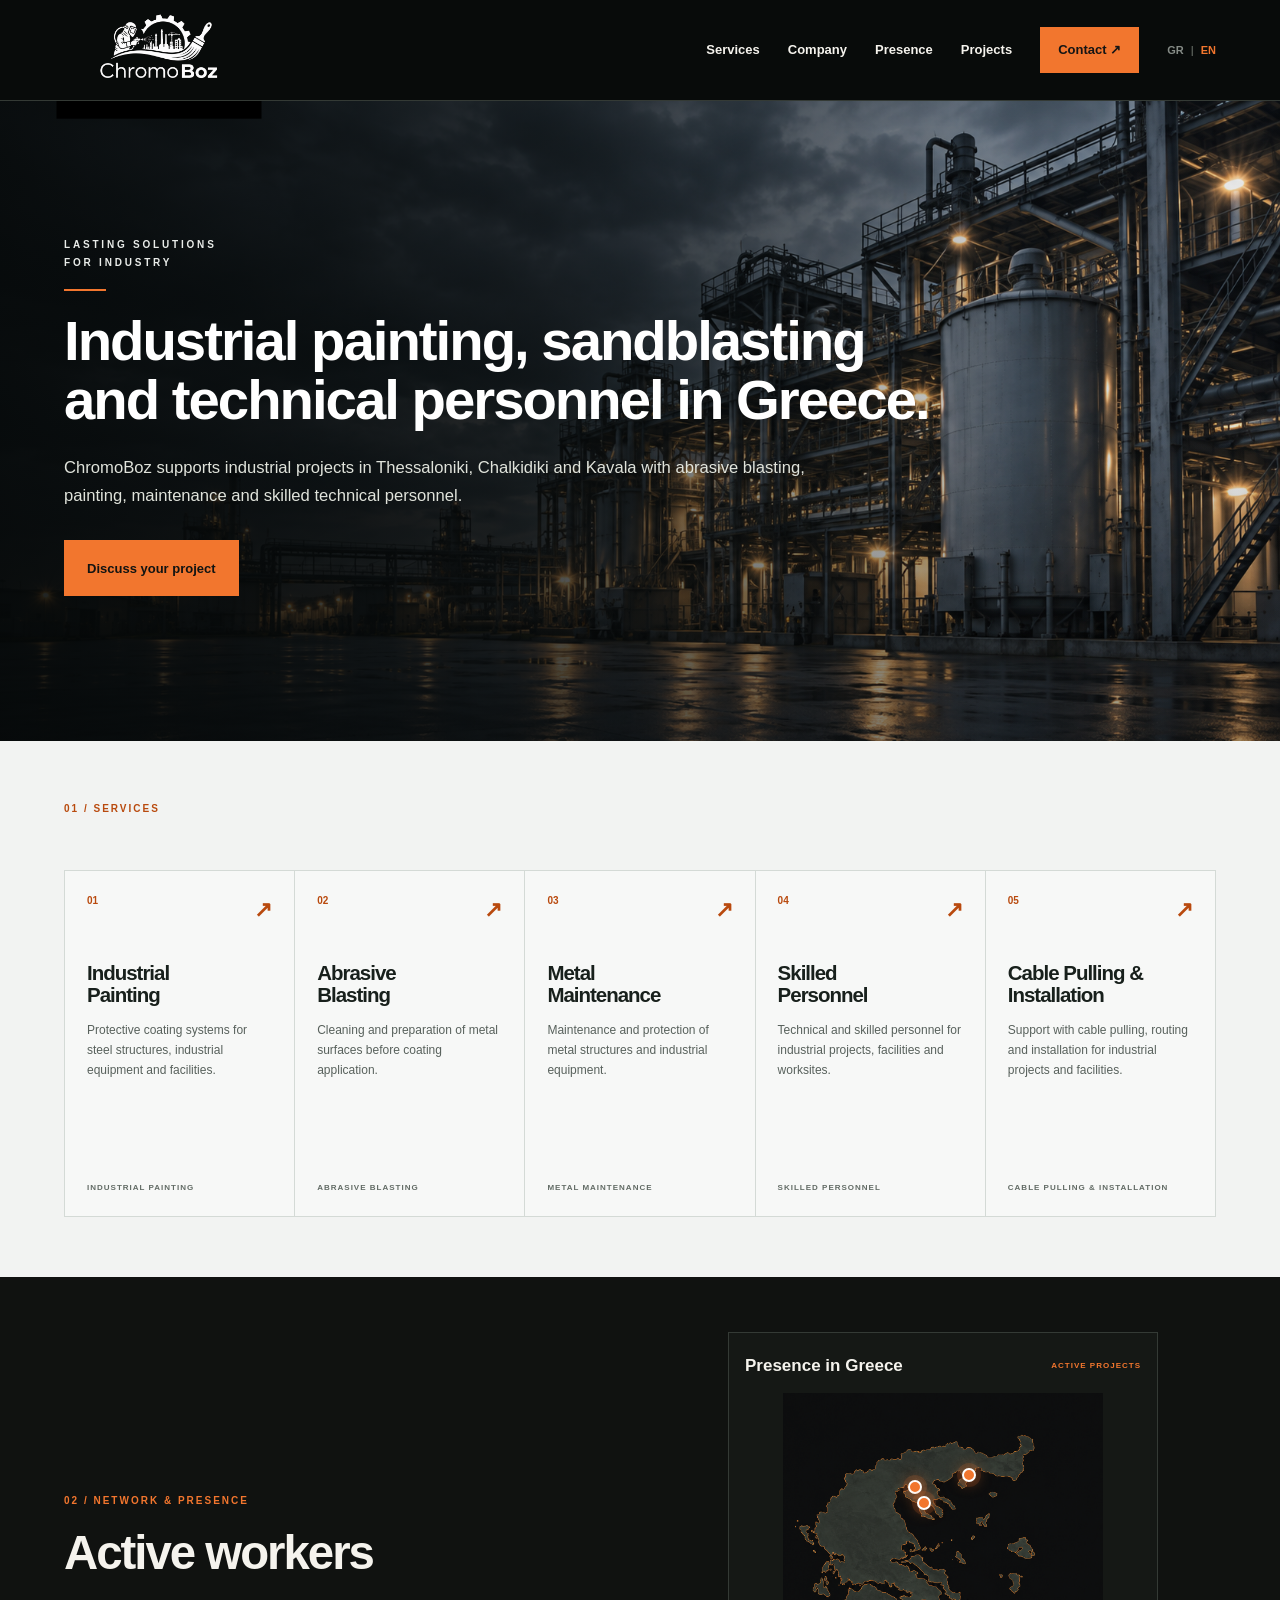
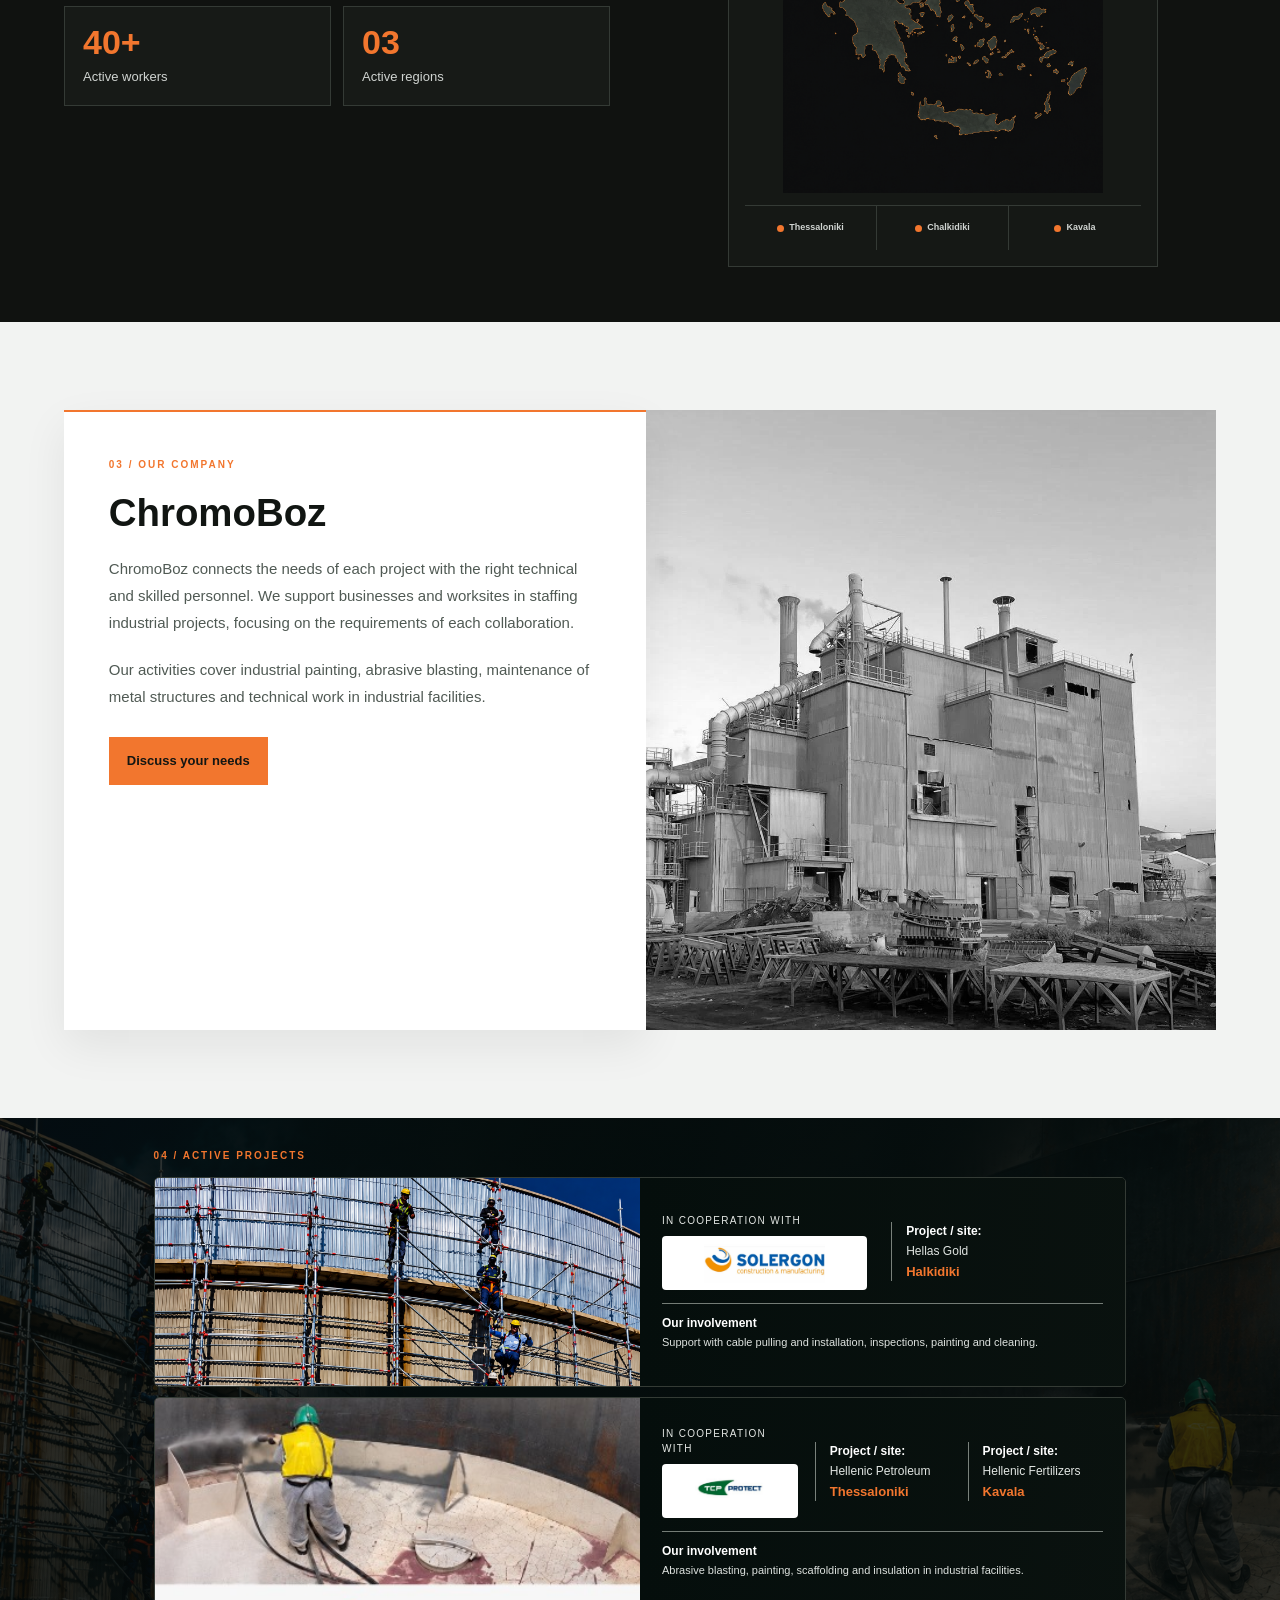
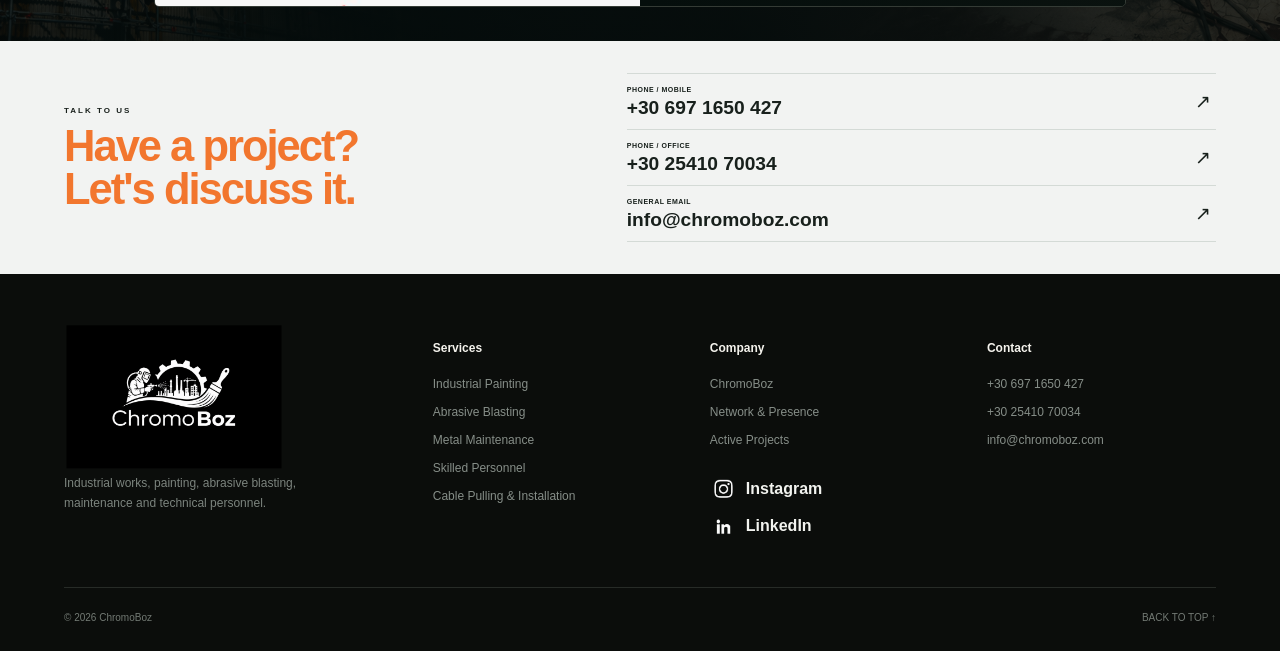
==== en.html @ 64deba9d "Improve service discovery and multilingual search indexing Add Greek and English pages for sandblast" ====
<!DOCTYPE html>
<html lang="en">

<head>
<meta charset="UTF-8"><meta name="viewport" content="width=device-width, initial-scale=1.0">
<title>ChromoBoz | Sandblasting, Industrial Painting &amp; Personnel in Greece</title><meta name="description" content="ChromoBoz supports sandblasting, industrial painting and technical personnel for projects in Thessaloniki, Chalkidiki and Kavala, Greece.">
<link rel="canonical" href="https://chromoboz.com/en.html">
<link rel="alternate" hreflang="el" href="https://chromoboz.com/"><link rel="alternate" hreflang="en" href="https://chromoboz.com/en.html"><link rel="alternate" hreflang="x-default" href="https://chromoboz.com/">
<meta property="og:site_name" content="ChromoBoz"><meta property="og:type" content="website"><meta property="og:url" content="https://chromoboz.com/en.html"><meta property="og:title" content="ChromoBoz | Sandblasting, Industrial Painting &amp; Personnel in Greece"><meta property="og:description" content="ChromoBoz supports sandblasting, industrial painting and technical personnel for projects in Thessaloniki, Chalkidiki and Kavala, Greece."><meta property="og:image" content="https://chromoboz.com/service-blasting.webp"><meta property="og:locale" content="en_GB">
<link rel="icon" href="favicon.ico" sizes="any"><link rel="stylesheet" href="styles.css?v=20260930-logo-fix-2"><link rel="stylesheet" href="discoverability.css?v=20261023">
<script type="application/ld+json">
{
  "@context": "https://schema.org",
  "@graph": [
    {
      "@type": "Organization",
      "@id": "https://chromoboz.com/#organization",
      "name": "ChromoBoz",
      "url": "https://chromoboz.com/",
      "logo": "https://chromoboz.com/new%20logo.png",
      "email": "info@chromoboz.com",
      "telephone": "+306971650427",
      "contactPoint": [
        {
          "@type": "ContactPoint",
          "telephone": "+306971650427",
          "contactType": "sales",
          "availableLanguage": [
            "el",
            "en"
          ]
        },
        {
          "@type": "ContactPoint",
          "telephone": "+302541070034",
          "contactType": "office",
          "availableLanguage": [
            "el",
            "en"
          ]
        }
      ],
      "areaServed": [
        {
          "@type": "City",
          "name": "Θεσσαλονίκη / Thessaloniki"
        },
        {
          "@type": "AdministrativeArea",
          "name": "Χαλκιδική / Chalkidiki"
        },
        {
          "@type": "City",
          "name": "Καβάλα / Kavala"
        }
      ],
      "sameAs": [
        "https://www.instagram.com/ChromoBoz/",
        "https://www.linkedin.com/company/ChromoBoz/"
      ],
      "hasOfferCatalog": {
        "@type": "OfferCatalog",
        "name": "Υπηρεσίες / Services",
        "itemListElement": [
          {
            "@type": "Offer",
            "itemOffered": {
              "@type": "Service",
              "name": "Sandblasting",
              "url": "https://chromoboz.com/sandblasting.html"
            }
          },
          {
            "@type": "Offer",
            "itemOffered": {
              "@type": "Service",
              "name": "Industrial painting",
              "url": "https://chromoboz.com/industrial-painting.html"
            }
          },
          {
            "@type": "Offer",
            "itemOffered": {
              "@type": "Service",
              "name": "Metal maintenance",
              "url": "https://chromoboz.com/metal-maintenance.html"
            }
          },
          {
            "@type": "Offer",
            "itemOffered": {
              "@type": "Service",
              "name": "Technical & skilled personnel",
              "url": "https://chromoboz.com/technical-personnel.html"
            }
          },
          {
            "@type": "Offer",
            "itemOffered": {
              "@type": "Service",
              "name": "Cable pulling & installation",
              "url": "https://chromoboz.com/cable-installation.html"
            }
          }
        ]
      }
    },
    {
      "@type": "WebSite",
      "@id": "https://chromoboz.com/#website",
      "url": "https://chromoboz.com/",
      "name": "ChromoBoz",
      "inLanguage": [
        "el",
        "en"
      ],
      "publisher": {
        "@id": "https://chromoboz.com/#organization"
      }
    },
    {
      "@type": "WebPage",
      "@id": "https://chromoboz.com/en.html#webpage",
      "url": "https://chromoboz.com/en.html",
      "name": "ChromoBoz | Sandblasting, Industrial Painting & Personnel in Greece",
      "description": "ChromoBoz supports sandblasting, industrial painting and technical personnel for projects in Thessaloniki, Chalkidiki and Kavala, Greece.",
      "inLanguage": "en",
      "isPartOf": {
        "@id": "https://chromoboz.com/#website"
      },
      "about": {
        "@id": "https://chromoboz.com/#organization"
      }
    }
  ]
}
</script>
</head>

<body>

  <!-- HEADER -->

  <header class="header">

    <div class="shell header-inner">

      <a href="#home" class="logo" aria-label="ChromoBoz">
        <img src="new%20logo.png" alt="ChromoBoz">
      </a>

      <button
        class="menu-button"
        type="button"
        aria-label="Menu"
        aria-expanded="false"
      >
        ☰
      </button>

      <nav class="nav">

        <a href="#services">Services</a>
        <a href="#about">Company</a>
        <a href="#presence">Presence</a>
        <a href="#projects">Projects</a>

        <a href="#contact" class="nav-button">
          Contact ↗
        </a>

        <div class="language-switcher">
          <a href="index.html">GR</a>
          <span>|</span>
          <a href="en.html" class="active">EN</a>
        </div>

      </nav>

    </div>

  </header>


  <main>

    <!-- HERO -->

    <section class="hero" id="home">

      <img
        src="anaicon.png"
        alt=""
        class="hero-background"
        fetchpriority="high"
      >

      <div class="hero-shade"></div>

      <div class="shell hero-inner">

        <div class="hero-copy">

          <p class="kicker">
            LASTING SOLUTIONS<br>
            FOR INDUSTRY
          </p>

          <h1>Industrial painting, sandblasting<br>and technical personnel in Greece.</h1><p class="seo-hero-intro">ChromoBoz supports industrial projects in Thessaloniki, Chalkidiki and Kavala with abrasive blasting, painting, maintenance and skilled technical personnel.</p>

        

          <div class="hero-buttons">

            <a href="#contact" class="button primary">
  Discuss your project
</a>

          </div>

        </div>

      </div>

    </section>


    <!-- SERVICES -->

    <section class="services" id="services">

      <div class="shell">

        <div class="section-heading">

          <div>

            <p class="kicker">
              01 / SERVICES
            </p>

          </div>

        </div>


        <div class="service-grid">

          <a
            href="industrial-painting.html"
            class="service-card"
            style="--service-image:url('service-paint.webp');"
          >

            <div class="service-meta">
              <span>01</span>
              <span class="service-arrow">↗</span>
            </div>

            <h3>
              Industrial<br>
              Painting
            </h3>

            <p>
              Protective coating systems for steel structures,
              industrial equipment and facilities.
            </p>

            <small>
              INDUSTRIAL PAINTING
            </small>

          </a>


          <a
            href="sandblasting.html"
            class="service-card"
            style="--service-image:url('service-blasting.webp');"
          >

            <div class="service-meta">
              <span>02</span>
              <span class="service-arrow">↗</span>
            </div>

            <h3>
              Abrasive<br>
              Blasting
            </h3>

            <p>
              Cleaning and preparation of metal surfaces
              before coating application.
            </p>

            <small>
              ABRASIVE BLASTING
            </small>

          </a>


          <a
            href="metal-maintenance.html"
            class="service-card"
            style="--service-image:url('service-maintenance.webp');"
          >

            <div class="service-meta">
              <span>03</span>
              <span class="service-arrow">↗</span>
            </div>

            <h3>
              Metal<br>
              Maintenance
            </h3>

            <p>
              Maintenance and protection of metal structures
              and industrial equipment.
            </p>

            <small>
              METAL MAINTENANCE
            </small>

          </a>


          <a
            href="technical-personnel.html"
            class="service-card"
            style="--service-image:url('service-personnel.webp');"
          >

            <div class="service-meta">
              <span>04</span>
              <span class="service-arrow">↗</span>
            </div>

            <h3>
              Skilled<br>
              Personnel
            </h3>

            <p>
              Technical and skilled personnel for industrial
              projects, facilities and worksites.
            </p>

            <small>
              SKILLED PERSONNEL
            </small>

          </a>


          <a
            href="cable-installation.html"
            class="service-card service-cable"
            style="--service-image:url('kaladio.png');"
          >

            <div class="service-meta">
              <span>05</span>
              <span class="service-arrow">↗</span>
            </div>

            <h3>
              Cable Pulling &amp;<br>
              Installation
            </h3>

            <p>
              Support with cable pulling, routing and installation
              for industrial projects and facilities.
            </p>

            <small>
              CABLE PULLING &amp; INSTALLATION
            </small>

          </a>

        </div>

      </div>

    </section>


    <!-- PRESENCE -->

    <section class="presence" id="presence">

      <div class="shell presence-grid">

        <div class="presence-copy">

          <p class="kicker">
            02 / NETWORK &amp; PRESENCE
          </p>

          <h2>
            Active workers
          </h2>

          <div class="metric-grid">

            <div class="metric">

              <strong>
                40+
              </strong>

              <span>
                Active workers
              </span>

            </div>

            <div class="metric">

              <strong>
                03
              </strong>

              <span>
                Active regions
              </span>

            </div>

          </div>

        </div>


        <div class="map-card">

          <div class="map-header">

            <h3>
              Presence in Greece
            </h3>

            <span>
              ACTIVE PROJECTS
            </span>

          </div>


          <div class="map-stage">

            <img
              src="greece-map-dark.png?v=6"
              alt="Map of Greece"
              class="map-image"
            >

            <button
              class="map-pin"
              type="button"
              aria-label="Thessaloniki"
              style="top:21%;left:38%;"
            >
              <span></span>
              <b>Thessaloniki</b>
            </button>

            <button
              class="map-pin map-pin-bottom"
              type="button"
              aria-label="Chalkidiki"
              style="top:25%;left:41%;"
            >
              <span></span>
              <b>Chalkidiki</b>
            </button>

            <button
              class="map-pin"
              type="button"
              aria-label="Kavala"
              style="top:18%;left:55%;"
            >
              <span></span>
              <b>Kavala</b>
            </button>

          </div>


          <div class="map-locations">

            <span>
              <i></i>
              Thessaloniki
            </span>

            <span>
              <i></i>
              Chalkidiki
            </span>

            <span>
              <i></i>
              Kavala
            </span>

          </div>

        </div>

      </div>

    </section>


    <!-- COMPANY -->

    <section class="company-section" id="about">

      <div class="shell company-layout">

        <div class="company-card">

          <p class="company-label">
            03 / OUR COMPANY
          </p>

          <h2>
            ChromoBoz
          </h2>

          <p>
            ChromoBoz connects the needs of each project with the right
            technical and skilled personnel. We support businesses and
            worksites in staffing industrial projects, focusing on
            the requirements of each collaboration.
          </p>

          <p>
            Our activities cover industrial painting, abrasive blasting,
            maintenance of metal structures and technical work in
            industrial facilities.
          </p>

          <a href="#contact" class="company-button">
  Discuss your needs
</a>

        </div>


        <div class="company-image">

          <img
            src="plant.webp"
            alt="Industrial facility"
            loading="lazy"
          >

        </div>

      </div>

    </section>


    <!-- ACTIVE PROJECTS -->

    <section id="projects" class="partnership-projects">

      <div class="shell partnership-shell">

        <p class="partnership-kicker">
          04 / ACTIVE PROJECTS
        </p>


        <div class="partnership-list">

          <article class="partnership-card">

            <div class="partnership-photo">

              <img
                src="project-scaffolding.png"
                alt="Industrial works in Halkidiki"
                loading="lazy"
              >

            </div>


            <div class="partnership-info">

              <div class="partnership-top">

                <div class="partner-company">

                  <p class="partner-label">
                    IN COOPERATION WITH
                  </p>

                  <div class="partner-logo">

                    <img
                      src="solergon-logo.png"
                      alt="SOLERGON"
                    >

                  </div>

                </div>


                <div class="project-location">

                  <strong>
                    Project / site:
                  </strong>

                  <span>
                    Hellas Gold
                  </span>

                  <b>
                    Halkidiki
                  </b>

                </div>

              </div>


              <div class="partnership-divider"></div>


              <div class="partnership-role">

                <strong>
                  Our involvement
                </strong>

                <p>
                  Support with cable pulling and installation,
                  inspections, painting and cleaning.
                </p>

              </div>

            </div>

          </article>


          <article class="partnership-card">

            <div class="partnership-photo">

              <img
                src="project-blasting.jpeg"
                alt="Abrasive blasting work"
                loading="lazy"
              >

            </div>


            <div class="partnership-info">

              <div class="partnership-top partnership-top-tcp">

                <div class="partner-company">

                  <p class="partner-label">
                    IN COOPERATION WITH
                  </p>

                  <div class="partner-logo">

                    <img
                      src="tcp-protect-logo.png"
                      alt="TCP PROTECT"
                    >

                  </div>

                </div>


                <div class="project-location">

                  <strong>
                    Project / site:
                  </strong>

                  <span>
                    Hellenic Petroleum
                  </span>

                  <b>
                    Thessaloniki
                  </b>

                </div>


                <div class="project-location">

                  <strong>
                    Project / site:
                  </strong>

                  <span>
                    Hellenic Fertilizers
                  </span>

                  <b>
                    Kavala
                  </b>

                </div>

              </div>


              <div class="partnership-divider"></div>


              <div class="partnership-role">

                <strong>
                  Our involvement
                </strong>

                <p>
                  Abrasive blasting, painting, scaffolding and insulation
                  in industrial facilities.
                </p>

              </div>

            </div>

          </article>

        </div>

      </div>

    </section>


    <!-- CONTACT -->

    <section class="contact" id="contact">

      <div class="shell contact-grid">

        <div>

          <p class="kicker contact-kicker">
            TALK TO US
          </p>

          <h2>
            Have a project?<br>
            Let's discuss it.
          </h2>

        </div>


        <div class="contact-links">

          <a href="tel:+306971650427">

            <small>
              PHONE / MOBILE
            </small>

            <strong>
              +30 697 1650 427
            </strong>

            <span>↗</span>

          </a>


          <a href="tel:+302541070034">

            <small>
              PHONE / OFFICE
            </small>

            <strong>
             +30 25410 70034
            </strong>

            <span>↗</span>

          </a>


          <a href="mailto:info@chromoboz.com">

            <small>
              GENERAL EMAIL
            </small>

            <strong>
              info@chromoboz.com
            </strong>

            <span>↗</span>

          </a>

        </div>

      </div>

    </section>

  </main>


  <!-- FOOTER -->

  <footer class="footer">

    <div class="shell footer-grid">

      <div class="footer-brand">

        <div class="footer-logo-frame">

          <img
            src="new%20logo.png"
            alt="ChromoBoz"
          >

        </div>

        <p>
          Industrial works, painting, abrasive blasting,
          maintenance and technical personnel.
        </p>

      </div>


      <div class="footer-column">

        <strong>
          Services
        </strong>

        <a href="industrial-painting.html">Industrial Painting</a>
        <a href="sandblasting.html">Abrasive Blasting</a>
        <a href="metal-maintenance.html">Metal Maintenance</a>
        <a href="technical-personnel.html">Skilled Personnel</a>
        <a href="cable-installation.html">Cable Pulling &amp; Installation</a>

      </div>


      <div class="footer-column">

        <strong>
          Company
        </strong>

        <a href="#about">ChromoBoz</a>
        <a href="#presence">Network &amp; Presence</a>
        <a href="#projects">Active Projects</a>

        <div class="footer-socials">

          <a
            href="https://www.instagram.com/ChromoBoz"
            target="_blank"
            rel="noopener noreferrer"
            class="footer-social-link"
          >

            <img src="instagram-icon.png" alt="">
            <span>Instagram</span>

          </a>


          <a
            href="https://www.linkedin.com/company/ChromoBoz/"
            target="_blank"
            rel="noopener noreferrer"
            class="footer-social-link"
          >

            <img src="linkedin-icon.png" alt="">
            <span>LinkedIn</span>

          </a>

        </div>

      </div>


      <div class="footer-column">

        <strong>
          Contact
        </strong>

        <a href="tel:+306971650427">
          +30 697 1650 427
        </a>

        <a href="tel:+302541070034">
          +30 25410 70034
        </a>

        <a href="mailto:info@chromoboz.com">
          info@chromoboz.com
        </a>

      </div>

    </div>


    <div class="shell footer-bottom">

      <span>
        © 2026 ChromoBoz
      </span>

      <a href="#home">
        BACK TO TOP ↑
      </a>

    </div>

  </footer>


  <script>
    const menuButton = document.querySelector(".menu-button");
    const navigation = document.querySelector(".nav");

    if (menuButton && navigation) {
      menuButton.addEventListener("click", () => {
        const open = navigation.classList.toggle("open");
        menuButton.setAttribute("aria-expanded", open ? "true" : "false");
      });

      navigation.querySelectorAll("a").forEach(link => {
        link.addEventListener("click", () => {
          navigation.classList.remove("open");
          menuButton.setAttribute("aria-expanded", "false");
        });
      });
    }
  </script>

</body>
</html>
---- styles.css ----
@charset "UTF-8";

/* =========================================================
   CHROMOBOZ
   CLEAN REBUILD
   ========================================================= */

:root {
  --orange: #f2762e;
  --orange-light: #ff8a45;

  --dark: #101210;
  --dark-2: #080b0a;
  --dark-3: #161a17;

  --white: #f5f3ed;
  --paper: #f2f3f2;

  --text-dark: #18201c;
  --muted: #56605a;

  --line-dark: #343a35;
  --line-light: #d4dad6;

  --max-width: 1500px;
}


/* =========================================================
   RESET
   ========================================================= */

* {
  box-sizing: border-box;
}

html {
  scroll-behavior: smooth;
  scroll-padding-top: 100px;
}

body {
  margin: 0;

  background: var(--dark);
  color: var(--white);

  font-family:
    Arial,
    Helvetica,
    sans-serif;

  line-height: 1.5;

  overflow-x: hidden;
}

img {
  display: block;
  max-width: 100%;
}

a {
  color: inherit;
  text-decoration: none;
}

button {
  font: inherit;
}

h1,
h2,
h3,
p {
  margin-top: 0;
}

.shell {
  width: min(90%, var(--max-width));
  margin-inline: auto;
}

.kicker {
  margin: 0 0 20px;

  color: var(--orange);

  font-size: 10px;
  font-weight: 900;

  letter-spacing: 2px;
}


/* =========================================================
   HEADER
   ========================================================= */

.header {
  position: relative;
  z-index: 100;

  background: #080b0a;

  border-bottom: 1px solid var(--line-dark);
}

.header-inner {
  min-height: 100px;

  display: flex;
  align-items: center;
  justify-content: space-between;

  gap: 30px;
}


/* LOGO */

.logo {
  position: relative;
  width: 190px;
  height: 96px;
  flex: 0 0 auto;
  overflow: visible;
}

.logo img {
  position: absolute;
  width: 205px;
  max-width: none;
  height: auto;

  left: 50%;
  top: 50%;

  transform: translate(-50%, -50%);

  object-fit: contain;
  mix-blend-mode: lighten;
}


/* NAV */

.nav {
  display: flex;
  align-items: center;

  gap: 28px;

  font-size: 13px;
  font-weight: 700;
}

.nav > a:not(.nav-button) {
  position: relative;
}

.nav > a:not(.nav-button)::after {
  content: "";

  position: absolute;

  left: 0;
  bottom: -7px;

  width: 0;
  height: 1px;

  background: var(--orange);

  transition: width .2s ease;
}

.nav > a:not(.nav-button):hover::after {
  width: 100%;
}

.nav-button {
  padding: 13px 18px;

  background: var(--orange);
  color: #151515;
}

.nav-button:hover {
  background: var(--orange-light);
}


/* LANGUAGE */

.language-switcher {
  display: flex;
  align-items: center;

  gap: 7px;

  font-size: 11px;
  font-weight: 900;
}

.language-switcher a {
  color: #858b86;
}

.language-switcher a.active,
.language-switcher a:hover {
  color: var(--orange);
}

.language-switcher span {
  color: #515751;
}


/* MOBILE MENU BUTTON */

.menu-button {
  display: none;

  width: 46px;
  height: 42px;

  background: transparent;

  color: #fff;

  border: 1px solid var(--line-dark);

  cursor: pointer;
}


/* =========================================================
   HERO
   ========================================================= */

.hero {
  position: relative;

  min-height: 640px;

  overflow: hidden;
}

.hero-background {
  position: absolute;
  inset: 0;

  width: 100%;
  height: 100%;

  object-fit: cover;
  object-position: center;
}

.hero-shade {
  position: absolute;
  inset: 0;

  background:
    linear-gradient(
      90deg,
      rgba(5, 8, 8, .88) 0%,
      rgba(5, 8, 8, .68) 42%,
      rgba(5, 8, 8, .18) 78%,
      rgba(5, 8, 8, .08) 100%
    ),
    linear-gradient(
      0deg,
      rgba(0, 0, 0, .30),
      transparent 50%
    );
}

.hero-inner {
  position: relative;
  z-index: 2;

  min-height: 640px;

  display: flex;
  align-items: center;

  padding-top: 60px;
  padding-bottom: 70px;
}

.hero-copy {
  width: min(900px, 100%);
}

.hero-copy .kicker {
  color: #e9ece9;

  line-height: 1.8;

  letter-spacing: 2.8px;
}

.hero-copy .kicker::after {
  content: "";

  display: block;

  width: 42px;
  height: 2px;

  margin-top: 17px;

  background: var(--orange);
}

.hero h1 {
  margin: 0;

  max-width: 1050px;

  color: #fff;

  font-size: clamp(42px, 4.4vw, 72px);

  line-height: 1.06;

  letter-spacing: -2px;

  font-weight: 800;
}

.hero-text {
  max-width: 720px;

  margin: 25px 0 0;

  color: #e3e7e4;

  font-size: 17px;
  line-height: 1.7;
}

.hero-buttons {
  margin-top: 30px;
}


/* BUTTON */

.button {
  min-height: 56px;

  padding: 0 23px;

  display: inline-flex;
  align-items: center;
  justify-content: center;

  font-size: 13px;
  font-weight: 800;

  transition:
    transform .2s ease,
    background .2s ease;
}

.button:hover {
  transform: translateY(-2px);
}

.primary {
  background: var(--orange);
  color: #121412;
}

.primary:hover {
  background: var(--orange-light);
}


/* =========================================================
   SERVICES
   ========================================================= */

.services {
  padding: 60px 0;

  background: var(--paper);
  color: var(--text-dark);
}

.services .kicker {
  color: #b94a0e;
}

.section-heading {
  margin-bottom: 34px;

  display: flex;
  align-items: flex-end;
  justify-content: space-between;

  gap: 50px;
}

.section-heading h2 {
  margin: 0;

  font-size: clamp(36px, 3.7vw, 58px);

  line-height: 1.05;

  letter-spacing: -2px;
}

.section-heading > p {
  width: min(370px, 100%);

  margin: 0;

  color: var(--muted);

  font-size: 14px;
  line-height: 1.6;
}


/* SERVICE GRID */

.service-grid {
  width: 100%;

  display: grid;

  grid-template-columns:
    repeat(5, minmax(0, 1fr));

  gap: 1px;

  background: var(--line-light);

  border: 1px solid var(--line-light);

  overflow: hidden;
}


/* IMPORTANT:
   min-width 0 prevents Greek text from
   exploding the columns.
*/

.service-card {
  position: relative;

  min-width: 0;
  min-height: 345px;

  padding: 22px;

  display: flex;
  flex-direction: column;

  isolation: isolate;
  overflow: hidden;

  background: #f7f8f7;
  color: var(--text-dark);

  cursor: pointer;

  overflow-wrap: break-word;

  transition:
    transform .3s ease,
    background .3s ease;
}


/* SERVICE IMAGE */

.service-card::before {
  content: "";

  position: absolute;
  inset: 0;

  z-index: -2;

  background-image: var(--service-image);
  background-size: cover;
  background-position: center;

  opacity: 0;

  transform: scale(1.06);

  transition:
    opacity .35s ease,
    transform .5s ease;
}

.service-card::after {
  content: "";

  position: absolute;
  inset: 0;

  z-index: -1;

  background:
    linear-gradient(
      to bottom,
      rgba(5,7,5,.18),
      rgba(5,7,5,.88)
    );

  opacity: 0;

  transition: opacity .35s ease;
}

.service-card:hover {
  transform: translateY(-4px);

  color: #fff;
}

.service-card:hover::before {
  opacity: 1;

  transform: scale(1);
}

.service-card:hover::after {
  opacity: 1;
}


/* META */

.service-meta {
  display: flex;
  justify-content: space-between;

  gap: 10px;

  color: #b94a0e;

  font-size: 10px;
  font-weight: 900;
}

.service-arrow {
  font-size: 22px;
}


/* TITLE */

.service-card h3 {
  margin: 36px 0 16px;

  max-width: 100%;

  font-size: clamp(20px, 1.6vw, 27px);

  line-height: 1.06;

  letter-spacing: -1px;

  overflow-wrap: anywhere;
}


/* DESCRIPTION */

.service-card p {
  margin-bottom: 20px;

  color: #58615c;

  font-size: 12px;
  line-height: 1.65;
}

.service-card small {
  margin-top: auto;

  color: #626b65;

  font-size: 8px;
  font-weight: 900;

  letter-spacing: 1px;

  overflow-wrap: anywhere;
}

.service-card:hover h3,
.service-card:hover p,
.service-card:hover small {
  color: #fff;
}

.service-card:hover .service-meta {
  color: var(--orange);
}


/* CABLE PHOTO */

.service-cable::before {
  background-position: 61% center;
}


/* =========================================================
   PRESENCE
   ========================================================= */

.presence {
  padding: 55px 0;

  background: var(--dark);
  color: var(--white);
}

.presence-grid {
  display: grid;

  grid-template-columns:
    minmax(0, 1fr)
    minmax(0, 1fr);

  gap: 60px;

  align-items: center;
}

.presence-copy {
  min-width: 0;
}

.presence-copy h2 {
  margin: 0;

  font-size: clamp(36px, 3.7vw, 56px);

  line-height: 1.05;

  letter-spacing: -2px;
}


/* METRICS */

.metric-grid {
  margin-top: 28px;

  display: grid;

  grid-template-columns:
    repeat(2, minmax(0, 1fr));

  gap: 12px;
}

.metric {
  min-width: 0;
  min-height: 100px;

  padding: 18px;

  display: flex;
  flex-direction: column;
  justify-content: space-between;

  background: #171a17;

  border: 1px solid var(--line-dark);
}

.metric strong {
  color: var(--orange);

  font-size: 34px;

  line-height: 1;
}

.metric span {
  color: #d0d4d1;

  font-size: 13px;
}


/* =========================================================
   MAP
   ========================================================= */

.map-card {
  width: min(430px, 100%);

  margin-inline: auto;

  padding: 16px;

  background: #151815;

  border: 1px solid var(--line-dark);
}

.map-header {
  min-height: 34px;

  margin-bottom: 10px;

  display: flex;
  align-items: center;
  justify-content: space-between;

  gap: 12px;
}

.map-header h3 {
  margin: 0;

  font-size: 17px;
}

.map-header span {
  color: var(--orange);

  font-size: 8px;
  font-weight: 900;

  letter-spacing: 1px;
}

.map-stage {
  position: relative;

  width: min(320px, 100%);

  aspect-ratio: 4 / 5;

  margin-inline: auto;

  overflow: hidden;

  background: #0d0f0d;
}

.map-image {
  position: absolute;
  inset: 0;

  width: 100%;
  height: 100%;

  object-fit: contain;
}

.map-pin {
  position: absolute;
  z-index: 4;

  width: 20px;
  height: 20px;

  padding: 0;

  border: 0;

  background: transparent;

  cursor: pointer;
}

.map-pin > span {
  position: absolute;

  width: 14px;
  height: 14px;

  left: 3px;
  top: 3px;

  background: var(--orange);

  border: 2px solid #fff;
  border-radius: 50%;

  box-shadow:
    0 0 0 5px rgba(242,118,46,.15),
    0 0 15px rgba(242,118,46,.65);
}

.map-pin > b {
  position: absolute;

  left: 50%;
  bottom: 29px;

  transform: translateX(-50%);

  padding: 5px 8px;

  background: #080b0a;
  color: #fff;

  border-radius: 3px;

  font-size: 9px;

  white-space: nowrap;

  opacity: 0;
  visibility: hidden;
}

.map-pin:hover > b,
.map-pin:focus-visible > b {
  opacity: 1;
  visibility: visible;
}

.map-pin-bottom > b {
  top: 29px;
  bottom: auto;
}


/* 3 LOCATIONS */

.map-locations {
  margin-top: 12px;

  display: grid !important;

  grid-template-columns:
    repeat(3, minmax(0, 1fr)) !important;

  border-top: 1px solid var(--line-dark);
}

.map-locations > span {
  min-width: 0;
  min-height: 44px;

  padding: 7px 3px;

  display: flex;
  align-items: center;
  justify-content: center;

  gap: 5px;

  color: #d1d5d2;

  font-size: 9px;
  font-weight: 700;

  text-align: center;

  border-right: 1px solid var(--line-dark);
}

.map-locations > span:last-child {
  border-right: 0;
}

.map-locations i {
  width: 7px;
  height: 7px;

  flex: 0 0 7px;

  background: var(--orange);

  border-radius: 50%;
}


/* =========================================================
   COMPANY
   ========================================================= */

.company-section {
  padding: 88px 0;

  background: var(--paper);
  color: var(--text-dark);
}

.company-layout {
  display: grid;

  grid-template-columns:
    44%
    56%;

  align-items: stretch;
}

.company-card {
  position: relative;
  z-index: 2;

  width: calc(100% + 75px);

  padding:
    clamp(28px, 3.5vw, 58px);

  background: #fff;

  border-top: 2px solid var(--orange);

  box-shadow:
    0 16px 42px rgba(0,0,0,.07);
}

.company-label {
  margin-bottom: 22px;

  color: var(--orange);

  font-size: 10px;
  font-weight: 900;

  letter-spacing: 2px;
}

.company-card h2 {
  margin: 0 0 24px;

  color: #111512;

  font-size:
    clamp(34px, 3vw, 48px);

  line-height: 1;
}

.company-card > p:not(.company-label) {
  margin-bottom: 21px;

  color: #505a54;

  font-size: 15px;
  line-height: 1.78;
}

.company-button {
  margin-top: 5px;

  min-height: 48px;

  padding: 0 18px;

  display: inline-flex;
  align-items: center;
  justify-content: center;

  background: var(--orange);

  color: #131613;

  font-size: 13px;
  font-weight: 800;
}

.company-button:hover {
  background: var(--orange-light);
}

.company-image {
  position: relative;

  min-width: 0;
  min-height: 620px;

  overflow: hidden;

  background: #333;
}

.company-image img {
  position: absolute;
  inset: 0;

  width: 100%;
  height: 100%;

  object-fit: cover;
  object-position: center;

  filter: grayscale(100%);
}


/* =========================================================
   ACTIVE PROJECTS
   ========================================================= */

.partnership-projects {
  position: relative;

  padding: 30px 0 34px;

  color: #fff;

  background:
    linear-gradient(
      rgba(5,10,9,.77),
      rgba(5,10,9,.84)
    ),
    url("projects-background.png");

  background-size: cover;
  background-position: center;
  background-repeat: no-repeat;
}

.partnership-shell {
  width: min(76%, 1180px);
}

.partnership-kicker {
  margin: 0 0 14px;

  color: var(--orange);

  font-size: 10px;
  font-weight: 900;

  letter-spacing: 2px;
}

.partnership-list {
  display: flex;
  flex-direction: column;

  gap: 10px;
}


/* CARD */

.partnership-card {
  min-width: 0;
  min-height: 210px;

  display: grid;

  grid-template-columns:
    minmax(0, 1fr)
    minmax(0, 1fr);

  overflow: hidden;

  background: rgba(7,14,12,.94);

  border: 1px solid #343b35;
  border-radius: 5px;
}


/* PHOTO */

.partnership-photo {
  position: relative;

  min-width: 0;

  overflow: hidden;

  background: #111;
}

.partnership-photo img {
  position: absolute;
  inset: 0;

  width: 100%;
  height: 100%;

  object-fit: cover;
}

.partnership-card:first-child
.partnership-photo img {
  object-position: center;
}

.partnership-card:nth-child(2)
.partnership-photo img {
  object-position: center top;

  transform: scale(1.07);
}


/* INFO */

.partnership-info {
  min-width: 0;

  padding: 18px 22px;

  display: flex;
  flex-direction: column;
  justify-content: center;

  background:
    linear-gradient(
      90deg,
      rgba(5,14,12,.96),
      rgba(10,18,15,.88)
    );
}

.partnership-top {
  display: grid;

  grid-template-columns:
    minmax(0, 1fr)
    minmax(0, 1fr);

  gap: 17px;

  align-items: center;
}

.partnership-top-tcp {
  grid-template-columns:
    minmax(0, 1fr)
    minmax(0, 1fr)
    minmax(0, 1fr);
}

.partner-company {
  min-width: 0;
}

.partner-label {
  margin: 0 0 8px;

  color: #e5e8e5;

  font-size: 10px;

  letter-spacing: 1.3px;
}


/* PARTNER LOGO */

.partner-logo {
  width: min(205px, 100%);
  min-height: 54px;

  padding: 7px 11px;

  display: flex;
  align-items: center;
  justify-content: center;

  background: #fff;

  border-radius: 4px;
}

.partner-logo img {
  width: auto;
  height: auto;

  max-width: 100%;
  max-height: 39px;

  object-fit: contain;
}


/* PROJECT LOCATION */

.project-location {
  min-width: 0;

  padding-left: 14px;

  border-left: 1px solid #79817b;
}

.project-location strong,
.project-location span,
.project-location b {
  display: block;

  overflow-wrap: anywhere;
}

.project-location strong {
  margin-bottom: 2px;

  font-size: 12px;
}

.project-location span {
  color: #e1e5e2;

  font-size: 12px;
}

.project-location b {
  margin-top: 2px;

  color: var(--orange);

  font-size: 13px;
}

.partnership-divider {
  width: 100%;
  height: 1px;

  margin: 13px 0 10px;

  background: #747c76;
}

.partnership-role strong {
  display: block;

  margin-bottom: 3px;

  font-size: 12px;
}

.partnership-role p {
  margin: 0;

  color: #dee2df;

  font-size: 11px;
  line-height: 1.45;
}


/* =========================================================
   CONTACT
   ========================================================= */

.contact {
  padding: 32px 0;

  background: var(--paper);
  color: var(--text-dark);
}

.contact-grid {
  display: grid;

  grid-template-columns:
    minmax(0, .9fr)
    minmax(0, 1.1fr);

  gap: 7%;

  align-items: center;
}

.contact-kicker {
  margin-bottom: 8px;

  color: #19201c;

  font-size: 8px;
}

.contact h2 {
  margin: 0;

  color: var(--orange);

  font-size:
    clamp(36px, 3.4vw, 54px);

  line-height: .98;

  letter-spacing: -2px;
}

.contact-links {
  min-width: 0;

  border-top: 1px solid var(--line-light);
}

.contact-links a {
  position: relative;

  min-width: 0;
  min-height: 56px;

  padding:
    8px
    45px
    8px
    0;

  display: flex;
  flex-direction: column;
  justify-content: center;

  border-bottom: 1px solid var(--line-light);
}

.contact-links small {
  font-size: 7px;
  font-weight: 900;

  letter-spacing: .5px;
}

.contact-links strong {
  margin-top: 2px;

  font-size:
    clamp(17px, 1.5vw, 23px);

  line-height: 1.1;

  overflow-wrap: anywhere;
}

.contact-links a > span {
  position: absolute;

  right: 5px;
  top: 50%;

  transform: translateY(-50%);

  font-size: 19px;
}

.contact-links a:hover {
  color: #b94a0e;
}


/* =========================================================
   FOOTER
   ========================================================= */

.footer {
  padding: 65px 0 26px;

  background: #0b0d0b;
}

.footer-grid {
  display: grid;

  grid-template-columns:
    1.4fr
    1fr
    1fr
    1fr;

  gap: 48px;
}

.footer-logo-frame {
  position: relative;

  width: 220px;
  height: 115px;

  overflow: visible;
}

.footer-logo-frame img {
  position: absolute;

  width: 215px;
  max-width: none;
  height: auto;

  left: 50%;
  top: 50%;

  transform: translate(-50%, -50%);

  object-fit: contain;
}

.footer-brand p {
  max-width: 280px;

  margin-top: 20px;

  color: #7c847e;

  font-size: 12px;
  line-height: 1.65;
}

.footer-column {
  min-width: 0;

  display: flex;
  flex-direction: column;

  gap: 10px;
}

.footer-column > strong {
  margin-bottom: 8px;

  font-size: 12px;
}

.footer-column > a {
  color: #868e88;

  font-size: 12px;

  overflow-wrap: anywhere;
}

.footer-column > a:hover {
  color: var(--orange);
}

.footer-socials {
  margin-top: 16px;

  display: flex;
  flex-direction: column;

  gap: 10px;
}

.footer-social-link {
  display: flex;
  align-items: center;

  gap: 9px;

  color: #f2f3ef !important;

  font-weight: 700;
}

.footer-social-link img {
  width: 27px;
  height: 27px;

  object-fit: contain;
}

.footer-bottom {
  margin-top: 48px;

  padding-top: 22px;

  display: flex;
  justify-content: space-between;

  gap: 20px;

  color: #737a74;

  border-top: 1px solid #272b27;

  font-size: 10px;
}


/* =========================================================
   TABLET
   ========================================================= */

@media (max-width: 1100px) {

  .nav {
    gap: 17px;
  }

  .service-grid {
    grid-template-columns:
      repeat(2, minmax(0, 1fr));
  }

  .service-card {
    min-height: 290px;
  }

  .partnership-shell {
    width: 88%;
  }

  .partnership-top-tcp {
    grid-template-columns:
      minmax(0, 1fr)
      minmax(0, 1fr);
  }

  .partnership-top-tcp
  .partner-company {
    grid-column: 1 / -1;
  }

  .footer-grid {
    gap: 30px;
  }
}


/* =========================================================
   MOBILE
   ========================================================= */

@media (max-width: 760px) {

  .shell {
    width: 90%;
  }


  /* HEADER */

  .header-inner {
    min-height: 84px;

    flex-wrap: wrap;
  }

  .logo {
  width: 150px !important;
  height: 72px !important;

  display: flex;
  align-items: center;
  justify-content: flex-start;

  overflow: hidden;
}

.logo img {
  position: static !important;

  width: 100% !important;
  max-width: 100% !important;
  height: auto !important;

  left: auto !important;
  top: auto !important;

  transform: none !important;

  object-fit: contain;
}

  .menu-button {
    display: block;
  }

  .nav {
    width: 100%;

    display: none;

    flex-direction: column;
    align-items: stretch;

    gap: 0;

    padding-bottom: 16px;
  }

  .nav.open {
    display: flex;
  }

  .nav > a {
    padding: 13px 0;

    border-bottom: 1px solid var(--line-dark);
  }

  .nav-button {
    margin-top: 10px;

    padding:
      13px
      15px !important;

    border: 0 !important;
  }

  .language-switcher {
    padding-top: 14px;
  }


  /* HERO */

  .hero,
  .hero-inner {
    min-height: 580px;
  }

  .hero-inner {
    padding-top: 45px;
    padding-bottom: 55px;
  }

  .hero-background {
    object-position: 64% center;
  }

  .hero h1 {
    font-size:
      clamp(34px, 9vw, 47px);

    letter-spacing: -1.3px;
  }

  .hero-text {
    font-size: 14px;

    line-height: 1.6;
  }


  /* SERVICES */

  .services {
    padding: 36px 0;
  }

  .section-heading {
    display: block;
  }

  .section-heading > p {
    margin-top: 20px;
  }

  .service-grid {
    grid-template-columns: 1fr;
  }

  .service-card {
    min-height: 220px;

    padding: 18px 20px;

    background: #151815;
    color: #fff;
  }

  /* IMAGES ALWAYS VISIBLE ON MOBILE */

  .service-card::before {
    opacity: 1;

    transform: scale(1);
  }

  .service-card::after {
    opacity: 1;

    background:
      linear-gradient(
        to bottom,
        rgba(5,7,5,.16),
        rgba(5,7,5,.82)
      );
  }

  .service-card:hover {
    transform: none;
  }

  .service-card h3 {
    margin:
      22px
      0
      10px;

    color: #fff;

    font-size: 27px;
  }

  .service-card p {
    margin-bottom: 14px;

    color: #e2e5e2;

    font-size: 13px;

    line-height: 1.5;
  }

  .service-card small {
    color: #e2e5e2;
  }

  .service-meta {
    color: var(--orange);
  }

  /*
     ONLY MOBILE:
     REMOVE SMALL BLUE/ARROW ICONS.
     DESKTOP ARROWS STAY.
  */

  .service-arrow,
  .contact-links a > span {
    display: none !important;
  }


  /* PRESENCE */

  .presence {
    padding: 42px 0;
  }

  .presence-grid {
    grid-template-columns: 1fr;

    gap: 28px;
  }

  .presence-copy h2 {
    font-size: 37px;
  }

  .metric {
    padding: 14px;
  }

  .map-card {
    width: min(360px, 100%);
  }

  .map-stage {
    width: min(280px, 100%);
  }

  .map-locations {
    grid-template-columns:
      repeat(3, minmax(0, 1fr)) !important;
  }

  .map-locations > span {
    font-size: 8px;

    overflow-wrap: anywhere;
  }


  /* COMPANY
     KEEP SIDE BY SIDE ON MOBILE
  */

  .company-section {
    padding: 45px 0;
  }

  .company-layout {
    grid-template-columns:
      52%
      48%;

    align-items: stretch;
  }

  .company-card {
    width: calc(100% + 14px);

    padding: 18px 14px;
  }

  .company-label {
    margin-bottom: 10px;

    font-size: 7px;

    letter-spacing: 1px;
  }

  .company-card h2 {
    margin-bottom: 13px;

    font-size: 26px;
  }

  .company-card > p:not(.company-label) {
    margin-bottom: 12px;

    font-size: 10px;

    line-height: 1.45;
  }

  .company-button {
    width: 100%;

    min-height: 38px;

    padding: 7px;

    font-size: 9px;

    text-align: center;
  }

  .company-image {
    min-height: 100%;
  }


  /* PROJECTS */

  .partnership-projects {
    padding: 23px 0 25px;

    background-position: center;
  }

  .partnership-shell {
    width: 94%;
  }

  .partnership-kicker {
    margin-bottom: 10px;

    font-size: 9px;
  }

  .partnership-card {
    min-height: 170px;

    grid-template-columns:
      48%
      52%;
  }

  .partnership-info {
    padding: 9px 8px;
  }

  .partner-label {
    margin-bottom: 4px;

    font-size: 6px;

    letter-spacing: .6px;
  }

  .partner-logo {
    min-height: 32px;

    padding: 4px 6px;
  }

  .partner-logo img {
    max-height: 23px;
  }

  .partnership-top {
    gap: 5px;
  }

  .partnership-top-tcp {
    grid-template-columns:
      minmax(0, 1fr)
      minmax(0, 1fr);
  }

  .partnership-top-tcp
  .partner-company {
    grid-column: 1 / -1;
  }

  .project-location {
    padding-left: 5px;
  }

  .project-location strong,
  .project-location span {
    font-size: 7px;
  }

  .project-location b {
    font-size: 8px;
  }

  .partnership-divider {
    margin: 7px 0 6px;
  }

  .partnership-role strong {
    font-size: 8px;
  }

  .partnership-role p {
    font-size: 7px;

    line-height: 1.3;
  }


  /* CONTACT */

  .contact {
    padding: 34px 0;
  }

  .contact-grid {
    grid-template-columns: 1fr;

    gap: 27px;
  }

  .contact h2 {
    font-size: 42px;
  }

  .contact-links a {
    padding-right: 0;
  }


  /* FOOTER */

  .footer-grid {
    grid-template-columns:
      1fr
      1fr;

    gap: 38px 25px;
  }

  .footer-brand {
    grid-column: 1 / -1;
  }

  .footer-bottom {
    flex-direction: column;

    gap: 8px;
  }
}


/* =========================================================
   SMALL MOBILE
   ========================================================= */

@media (max-width: 430px) {

  .hero h1 {
    font-size: 36px;
  }

  .company-card {
    padding: 14px 11px;
  }

  .company-card h2 {
    font-size: 22px;
  }

  .company-card > p:not(.company-label) {
    font-size: 9px;
  }

  .company-button {
    font-size: 8px;
  }

  .contact h2 {
    font-size: 36px;
  }

  .footer-grid {
    grid-template-columns: 1fr;
  }

  .footer-brand {
    grid-column: auto;
  }
}


/* =========================================================
   ACCESSIBILITY
   ========================================================= */

@media (prefers-reduced-motion: reduce) {

  html {
    scroll-behavior: auto;
  }

  *,
  *::before,
  *::after {
    transition: none !important;
  }
}
---- discoverability.css ----
/* Service information in the existing ChromoBoz visual system. */
.seo-hero-intro{max-width:780px;font-size:clamp(16px,1.3vw,20px);line-height:1.7;color:#e0e3db;margin:24px 0 30px}.service-hero{padding:75px 0;background:#101210}.service-hero-grid{display:grid;grid-template-columns:1.25fr 1fr;gap:55px;align-items:center}.service-hero h1{font-size:clamp(34px,4.5vw,68px);line-height:1.12;letter-spacing:-1.8px;margin:18px 0 26px;overflow-wrap:anywhere}.service-hero p:not(.kicker){font-size:18px;line-height:1.8;color:#cdd3c9;max-width:780px;margin-bottom:28px}.service-hero img{width:100%;height:380px;object-fit:cover;border-radius:4px}.seo-content{background:#f2f3f2;color:#18201c;padding:48px 0 75px}.service-copy{max-width:1000px}.service-breadcrumb{display:flex;flex-wrap:wrap;gap:8px;margin-bottom:32px;font-size:14px;color:#586352}.service-breadcrumb a{color:#a3420a}.service-copy h2{font-size:clamp(24px,2.4vw,34px);line-height:1.25;margin:42px 0 18px;color:#18201c}.service-copy h3{font-size:20px;line-height:1.4;margin:0 0 12px}.service-copy p,.service-copy li{font-size:17px;line-height:1.9}.service-copy ul{padding-left:24px}.service-copy li{margin-bottom:10px}.service-copy>a,.service-related a{color:#914018;text-underline-offset:4px}.service-faq article{border-top:1px solid #d2d9cd;padding:24px 0}.service-faq p{margin:0}.service-contact{padding:28px 30px;background:#e3e8de;border-left:4px solid #f2762e;margin-top:35px;scroll-margin-top:20px}.service-contact h2{margin-top:0}.service-contact a{display:block;color:#783211;font-weight:700;font-size:18px;width:fit-content;margin:10px 0;overflow-wrap:anywhere}.service-related{display:grid;grid-template-columns:1fr 1fr;gap:6px 30px}@media(max-width:760px){.service-hero{padding:40px 0}.service-hero-grid{grid-template-columns:1fr;gap:30px}.service-hero img{height:240px}.service-hero h1{letter-spacing:-.8px}.service-related{grid-template-columns:1fr}.service-contact{padding:23px 20px}}
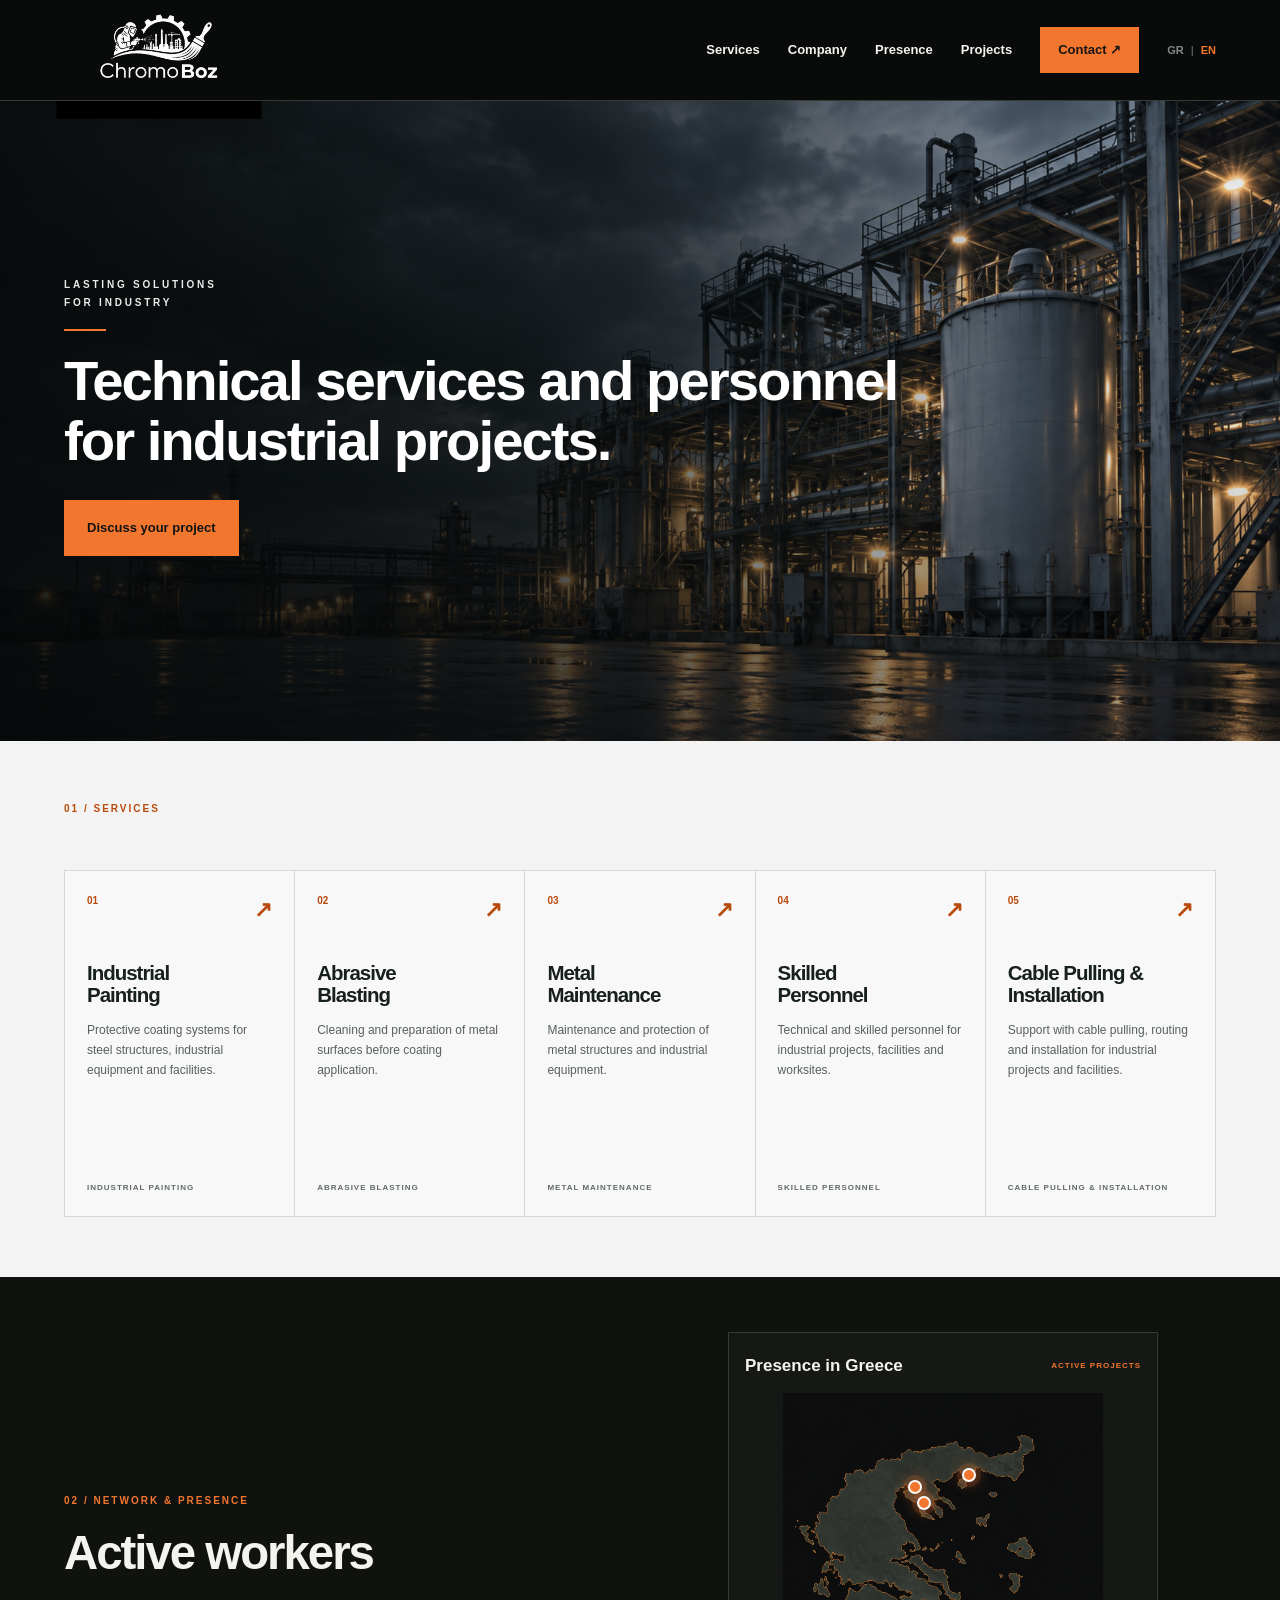
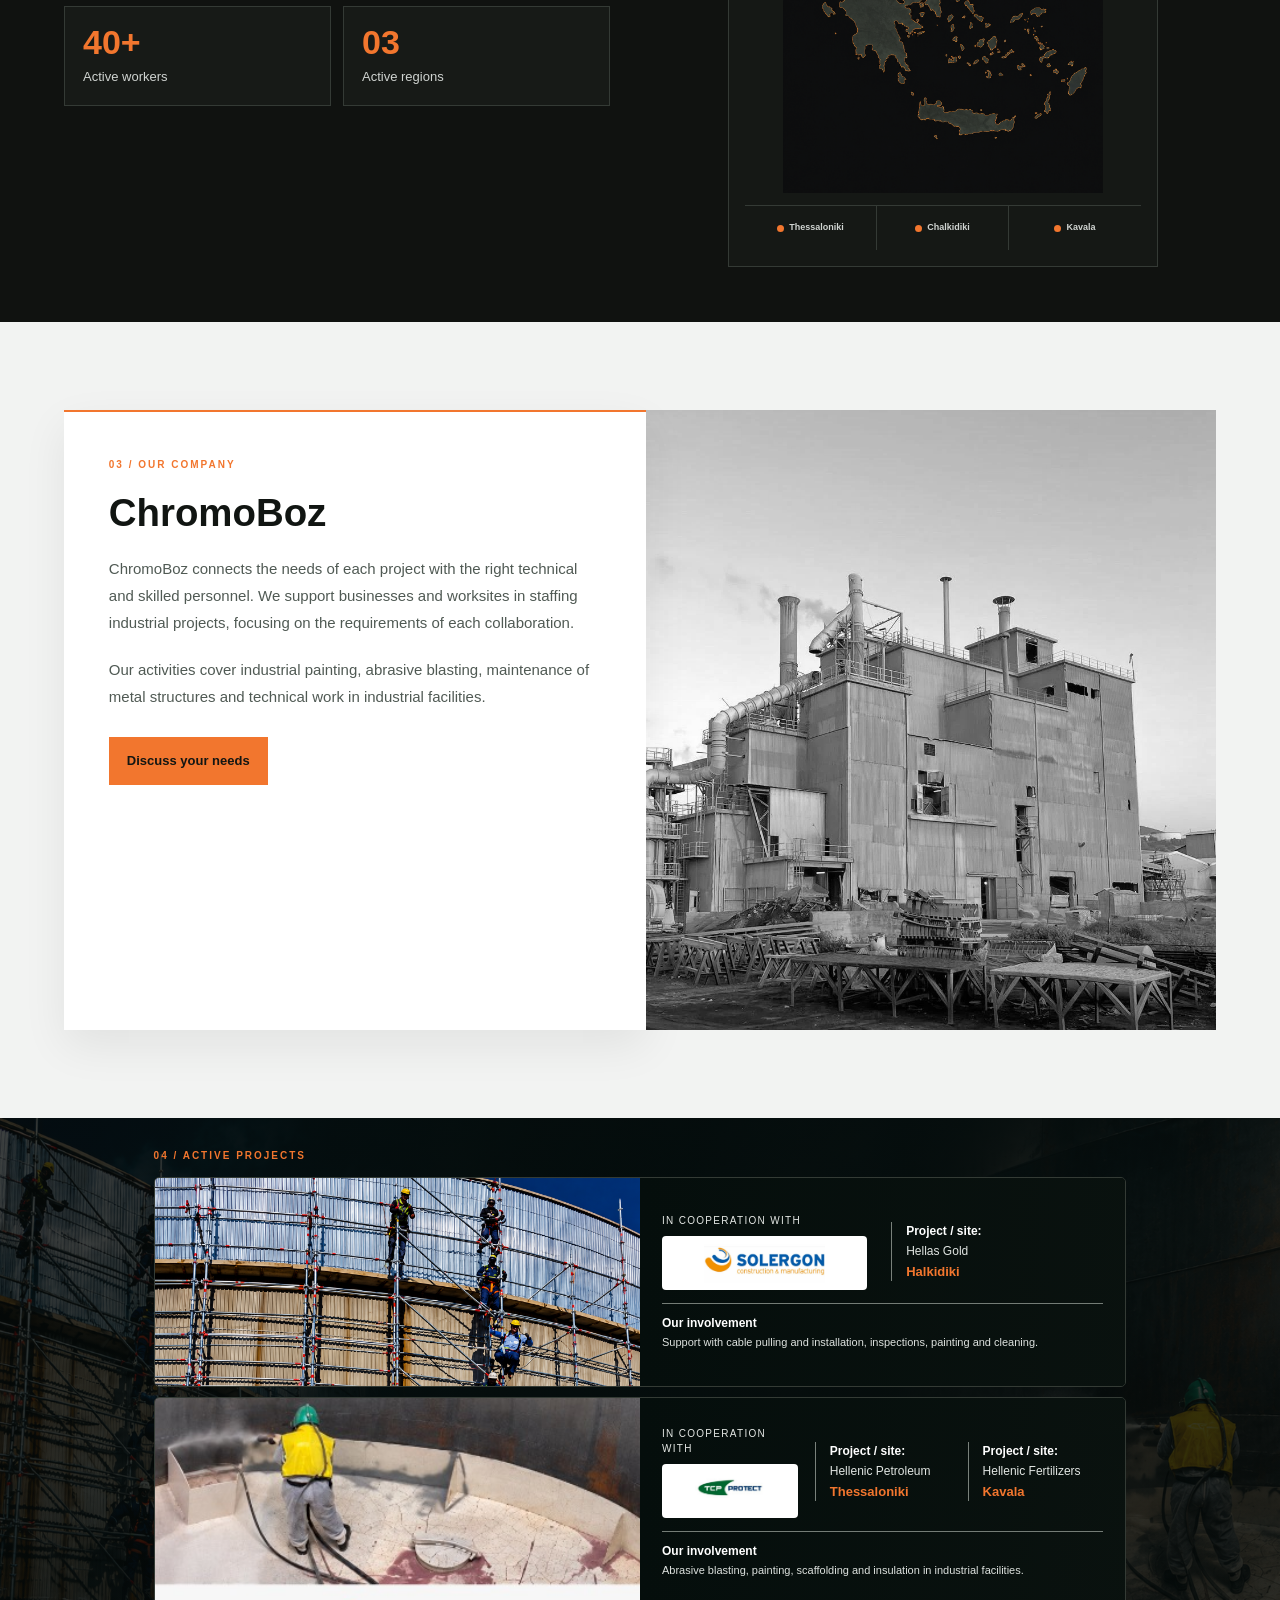
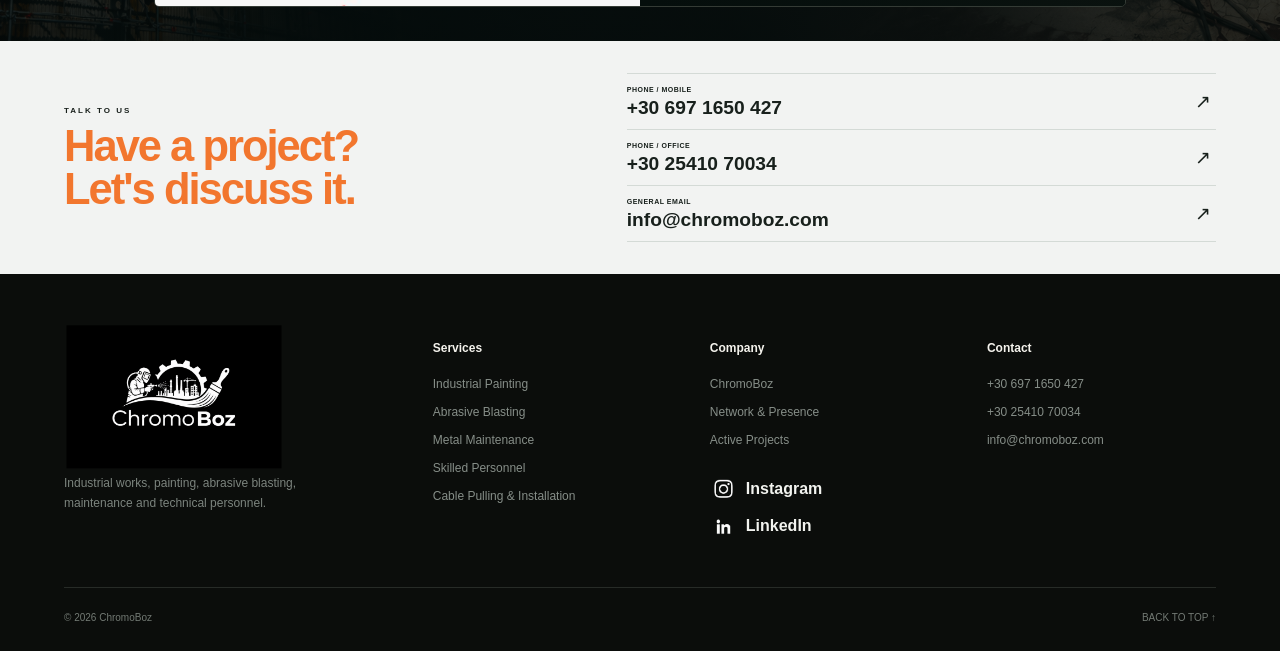
==== commit 094da18f: "Restore the original website at the owner request Restore the exact original homepage, English page," ====
--- a/en.html
+++ b/en.html
@@ -2,114 +2,37 @@
 <html lang="en">
 
 <head>
-<meta charset="UTF-8"><meta name="viewport" content="width=device-width, initial-scale=1.0">
-<title>ChromoBoz | Sandblasting, Industrial Painting &amp; Personnel in Greece</title><meta name="description" content="ChromoBoz supports sandblasting, industrial painting and technical personnel for projects in Thessaloniki, Chalkidiki and Kavala, Greece.">
-<link rel="canonical" href="https://chromoboz.com/en.html">
-<link rel="alternate" hreflang="el" href="https://chromoboz.com/"><link rel="alternate" hreflang="en" href="https://chromoboz.com/en.html"><link rel="alternate" hreflang="x-default" href="https://chromoboz.com/">
-<meta property="og:site_name" content="ChromoBoz"><meta property="og:type" content="website"><meta property="og:url" content="https://chromoboz.com/en.html"><meta property="og:title" content="ChromoBoz | Sandblasting, Industrial Painting &amp; Personnel in Greece"><meta property="og:description" content="ChromoBoz supports sandblasting, industrial painting and technical personnel for projects in Thessaloniki, Chalkidiki and Kavala, Greece."><meta property="og:image" content="https://chromoboz.com/service-blasting.webp"><meta property="og:locale" content="en_GB">
-<link rel="icon" href="favicon.ico" sizes="any"><link rel="stylesheet" href="styles.css?v=20260930-logo-fix-2"><link rel="stylesheet" href="discoverability.css?v=20261023">
-<script type="application/ld+json">
+  <meta charset="UTF-8">
+  <meta name="viewport" content="width=device-width, initial-scale=1.0">
+  <meta name="robots" content="noindex, follow">
+
+  <title>ChromoBoz | Industrial Works & Technical Personnel</title>
+
+  <meta
+    name="description"
+    content="Industrial painting, abrasive blasting, metal maintenance, technical personnel and cable installation services."
+  >
+
+  <link rel="stylesheet" href="styles.css?v=20260930-logo-fix-2">
+  <link rel="canonical" href="https://chromoboz.com/en.html">
+  <link rel="alternate" hreflang="el" href="https://chromoboz.com/">
+  <link rel="alternate" hreflang="x-default" href="https://chromoboz.com/">
+  <meta property="og:site_name" content="ChromoBoz">
+  <meta property="og:type" content="website">
+  <meta property="og:url" content="https://chromoboz.com/en.html">
+  <meta property="og:title" content="ChromoBoz | Industrial Works &amp; Technical Personnel">
+  <meta property="og:description" content="Industrial painting, abrasive blasting, metal maintenance, technical personnel and cable installation services.">
+  <meta property="og:locale" content="en_GB">
+  <meta property="og:locale:alternate" content="el_GR">
+  <script type="application/ld+json">
 {
   "@context": "https://schema.org",
   "@graph": [
     {
-      "@type": "Organization",
-      "@id": "https://chromoboz.com/#organization",
+      "@type": "WebSite",
+      "@id": "https://chromoboz.com/#website",
       "name": "ChromoBoz",
       "url": "https://chromoboz.com/",
-      "logo": "https://chromoboz.com/new%20logo.png",
-      "email": "info@chromoboz.com",
-      "telephone": "+306971650427",
-      "contactPoint": [
-        {
-          "@type": "ContactPoint",
-          "telephone": "+306971650427",
-          "contactType": "sales",
-          "availableLanguage": [
-            "el",
-            "en"
-          ]
-        },
-        {
-          "@type": "ContactPoint",
-          "telephone": "+302541070034",
-          "contactType": "office",
-          "availableLanguage": [
-            "el",
-            "en"
-          ]
-        }
-      ],
-      "areaServed": [
-        {
-          "@type": "City",
-          "name": "Θεσσαλονίκη / Thessaloniki"
-        },
-        {
-          "@type": "AdministrativeArea",
-          "name": "Χαλκιδική / Chalkidiki"
-        },
-        {
-          "@type": "City",
-          "name": "Καβάλα / Kavala"
-        }
-      ],
-      "sameAs": [
-        "https://www.instagram.com/ChromoBoz/",
-        "https://www.linkedin.com/company/ChromoBoz/"
-      ],
-      "hasOfferCatalog": {
-        "@type": "OfferCatalog",
-        "name": "Υπηρεσίες / Services",
-        "itemListElement": [
-          {
-            "@type": "Offer",
-            "itemOffered": {
-              "@type": "Service",
-              "name": "Sandblasting",
-              "url": "https://chromoboz.com/sandblasting.html"
-            }
-          },
-          {
-            "@type": "Offer",
-            "itemOffered": {
-              "@type": "Service",
-              "name": "Industrial painting",
-              "url": "https://chromoboz.com/industrial-painting.html"
-            }
-          },
-          {
-            "@type": "Offer",
-            "itemOffered": {
-              "@type": "Service",
-              "name": "Metal maintenance",
-              "url": "https://chromoboz.com/metal-maintenance.html"
-            }
-          },
-          {
-            "@type": "Offer",
-            "itemOffered": {
-              "@type": "Service",
-              "name": "Technical & skilled personnel",
-              "url": "https://chromoboz.com/technical-personnel.html"
-            }
-          },
-          {
-            "@type": "Offer",
-            "itemOffered": {
-              "@type": "Service",
-              "name": "Cable pulling & installation",
-              "url": "https://chromoboz.com/cable-installation.html"
-            }
-          }
-        ]
-      }
-    },
-    {
-      "@type": "WebSite",
-      "@id": "https://chromoboz.com/#website",
-      "url": "https://chromoboz.com/",
-      "name": "ChromoBoz",
       "inLanguage": [
         "el",
         "en"
@@ -119,22 +42,22 @@
       }
     },
     {
-      "@type": "WebPage",
-      "@id": "https://chromoboz.com/en.html#webpage",
-      "url": "https://chromoboz.com/en.html",
-      "name": "ChromoBoz | Sandblasting, Industrial Painting & Personnel in Greece",
-      "description": "ChromoBoz supports sandblasting, industrial painting and technical personnel for projects in Thessaloniki, Chalkidiki and Kavala, Greece.",
-      "inLanguage": "en",
-      "isPartOf": {
-        "@id": "https://chromoboz.com/#website"
-      },
-      "about": {
-        "@id": "https://chromoboz.com/#organization"
-      }
+      "@type": "Organization",
+      "@id": "https://chromoboz.com/#organization",
+      "name": "ChromoBoz",
+      "url": "https://chromoboz.com/",
+      "logo": "https://chromoboz.com/new%20logo.png",
+      "sameAs": [
+        "https://www.instagram.com/ChromoBoz/",
+        "https://www.linkedin.com/company/ChromoBoz/"
+      ]
     }
   ]
 }
-</script>
+  </script>
+  <link rel="icon" href="/favicon.ico" sizes="any">
+  <link rel="icon" type="image/png" href="/favicon.png" sizes="256x256">
+  <link rel="apple-touch-icon" href="/apple-touch-icon.png">
 </head>
 
 <body>
@@ -206,7 +129,10 @@
             FOR INDUSTRY
           </p>
 
-          <h1>Industrial painting, sandblasting<br>and technical personnel in Greece.</h1><p class="seo-hero-intro">ChromoBoz supports industrial projects in Thessaloniki, Chalkidiki and Kavala with abrasive blasting, painting, maintenance and skilled technical personnel.</p>
+          <h1>
+            Technical services and personnel<br>
+            for industrial projects.
+          </h1>
 
         
 
@@ -247,7 +173,7 @@
         <div class="service-grid">
 
           <a
-            href="industrial-painting.html"
+            href="#contact"
             class="service-card"
             style="--service-image:url('service-paint.webp');"
           >
@@ -275,7 +201,7 @@
 
 
           <a
-            href="sandblasting.html"
+            href="#contact"
             class="service-card"
             style="--service-image:url('service-blasting.webp');"
           >
@@ -303,7 +229,7 @@
 
 
           <a
-            href="metal-maintenance.html"
+            href="#contact"
             class="service-card"
             style="--service-image:url('service-maintenance.webp');"
           >
@@ -331,7 +257,7 @@
 
 
           <a
-            href="technical-personnel.html"
+            href="#contact"
             class="service-card"
             style="--service-image:url('service-personnel.webp');"
           >
@@ -359,7 +285,7 @@
 
 
           <a
-            href="cable-installation.html"
+            href="#contact"
             class="service-card service-cable"
             style="--service-image:url('kaladio.png');"
           >
@@ -864,11 +790,11 @@
           Services
         </strong>
 
-        <a href="industrial-painting.html">Industrial Painting</a>
-        <a href="sandblasting.html">Abrasive Blasting</a>
-        <a href="metal-maintenance.html">Metal Maintenance</a>
-        <a href="technical-personnel.html">Skilled Personnel</a>
-        <a href="cable-installation.html">Cable Pulling &amp; Installation</a>
+        <a href="#services">Industrial Painting</a>
+        <a href="#services">Abrasive Blasting</a>
+        <a href="#services">Metal Maintenance</a>
+        <a href="#services">Skilled Personnel</a>
+        <a href="#services">Cable Pulling &amp; Installation</a>
 
       </div>
 
@@ -973,4 +899,4 @@
   </script>
 
 </body>
-</html>
+</html>
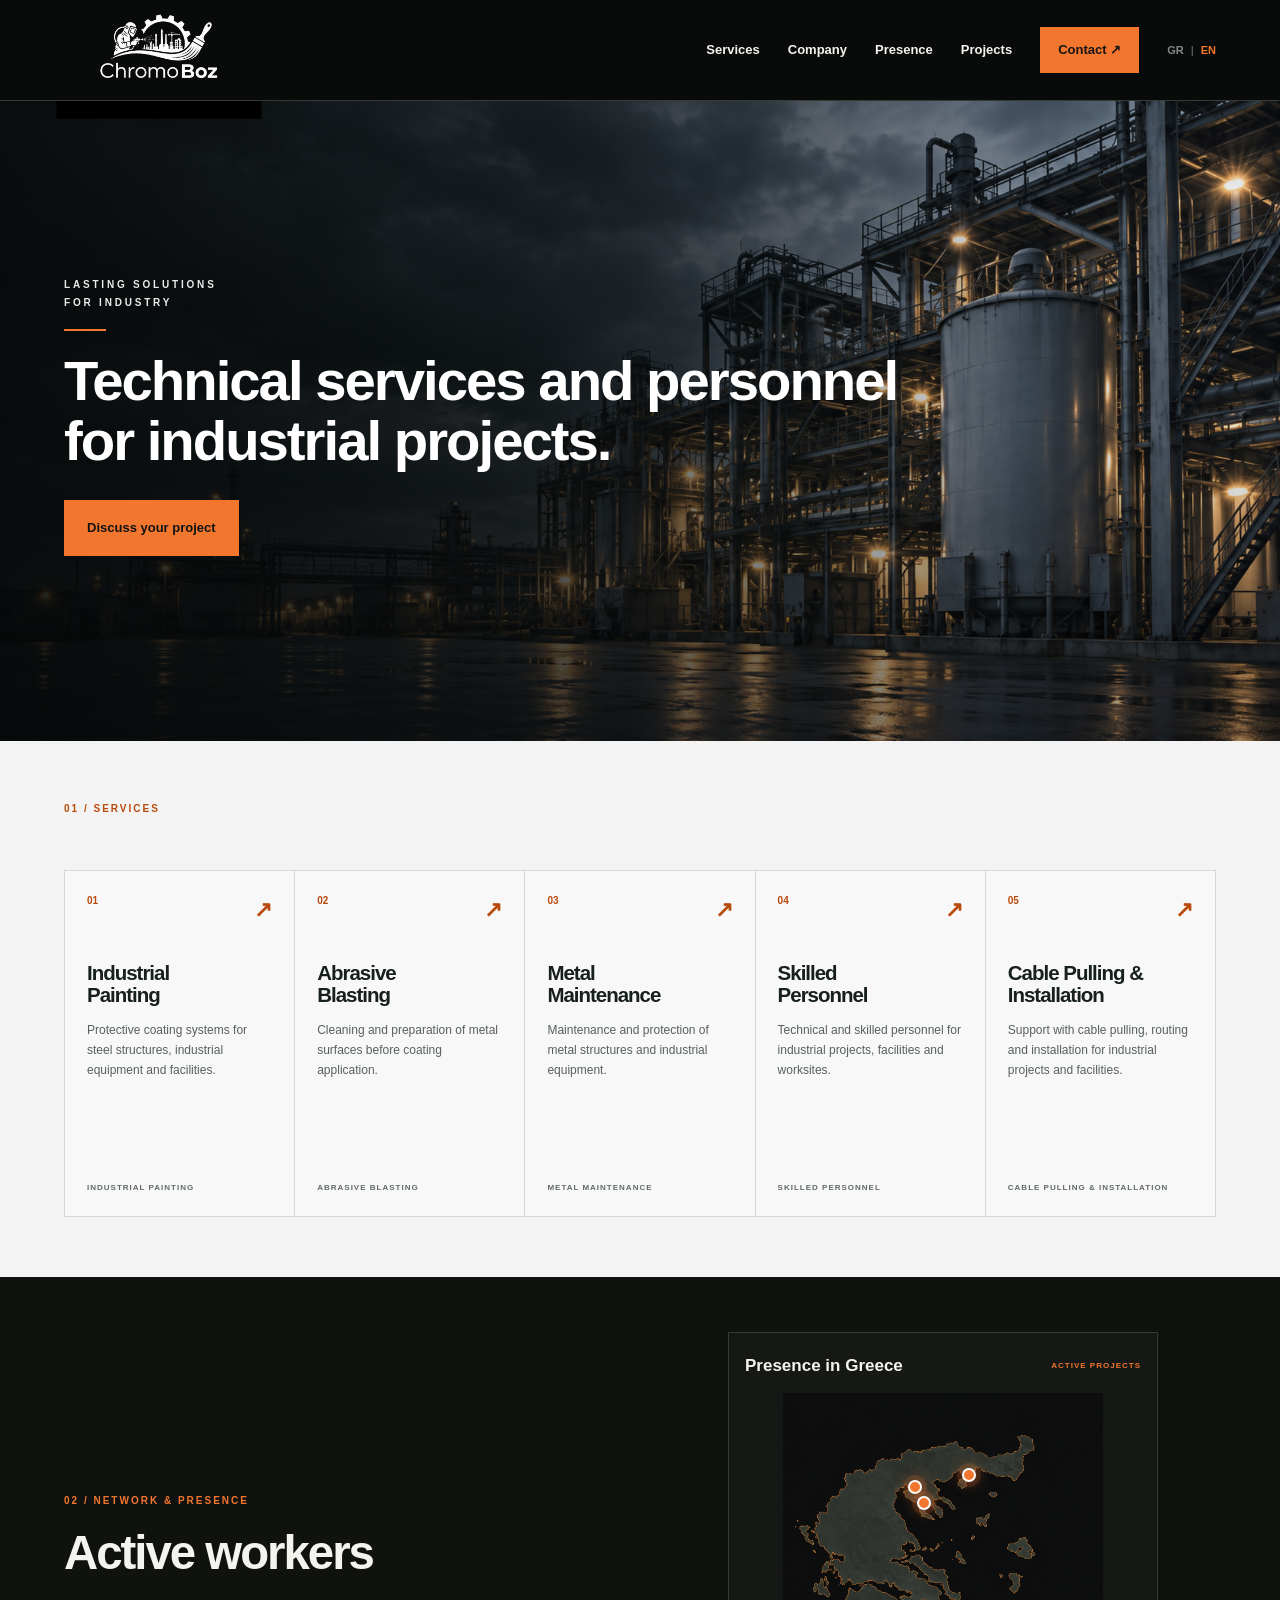
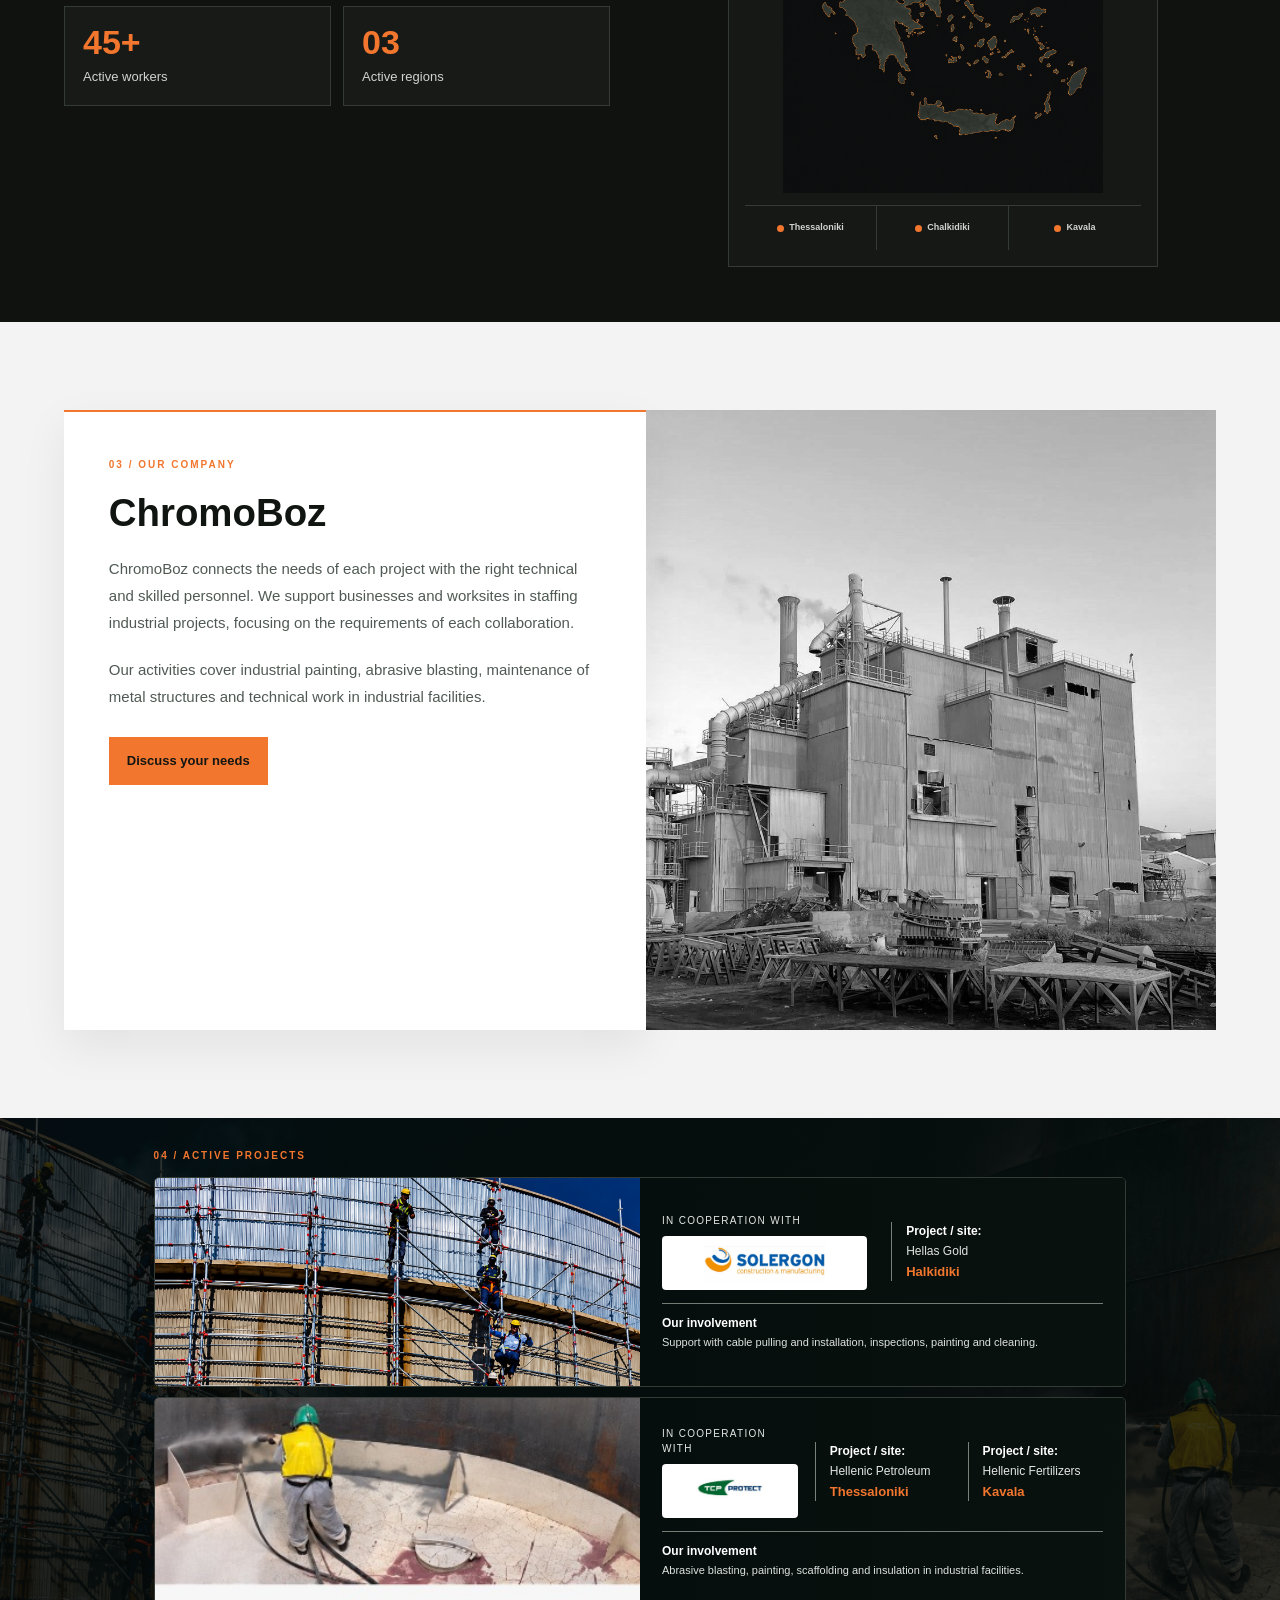
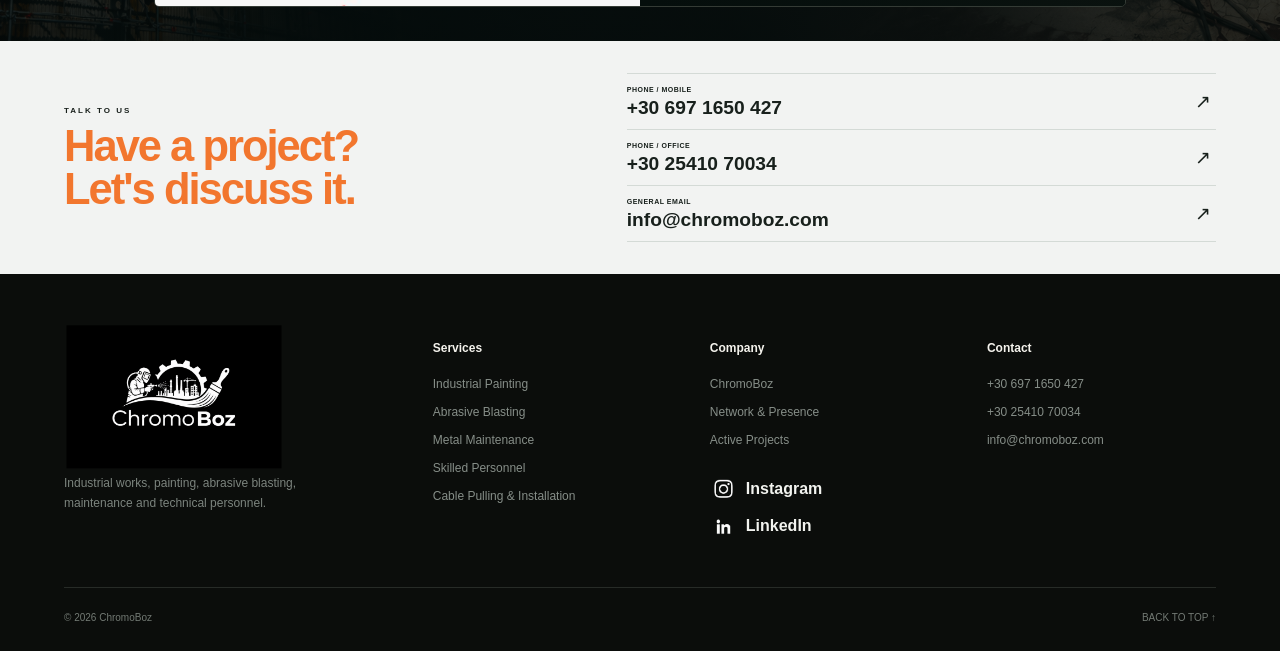
==== commit 0df5cc69: "Update fmt.Println output from 'Hello' to 'Goodbye'" ====
--- a/en.html
+++ b/en.html
@@ -3,8 +3,8 @@
 
 <head>
   <meta charset="UTF-8">
-  <meta name="viewport" content="width=device-width, initial-scale=1.0">
-  <meta name="robots" content="noindex, follow">
+  <meta name="viewport" content="width=device-width, initial-scale=1.0">
+  <meta name="robots" content="noindex, follow">
 
   <title>ChromoBoz | Industrial Works & Technical Personnel</title>
 
@@ -339,7 +339,7 @@
             <div class="metric">
 
               <strong>
-                40+
+                45+
               </strong>
 
               <span>
@@ -899,4 +899,4 @@
   </script>
 
 </body>
-</html>
+</html>
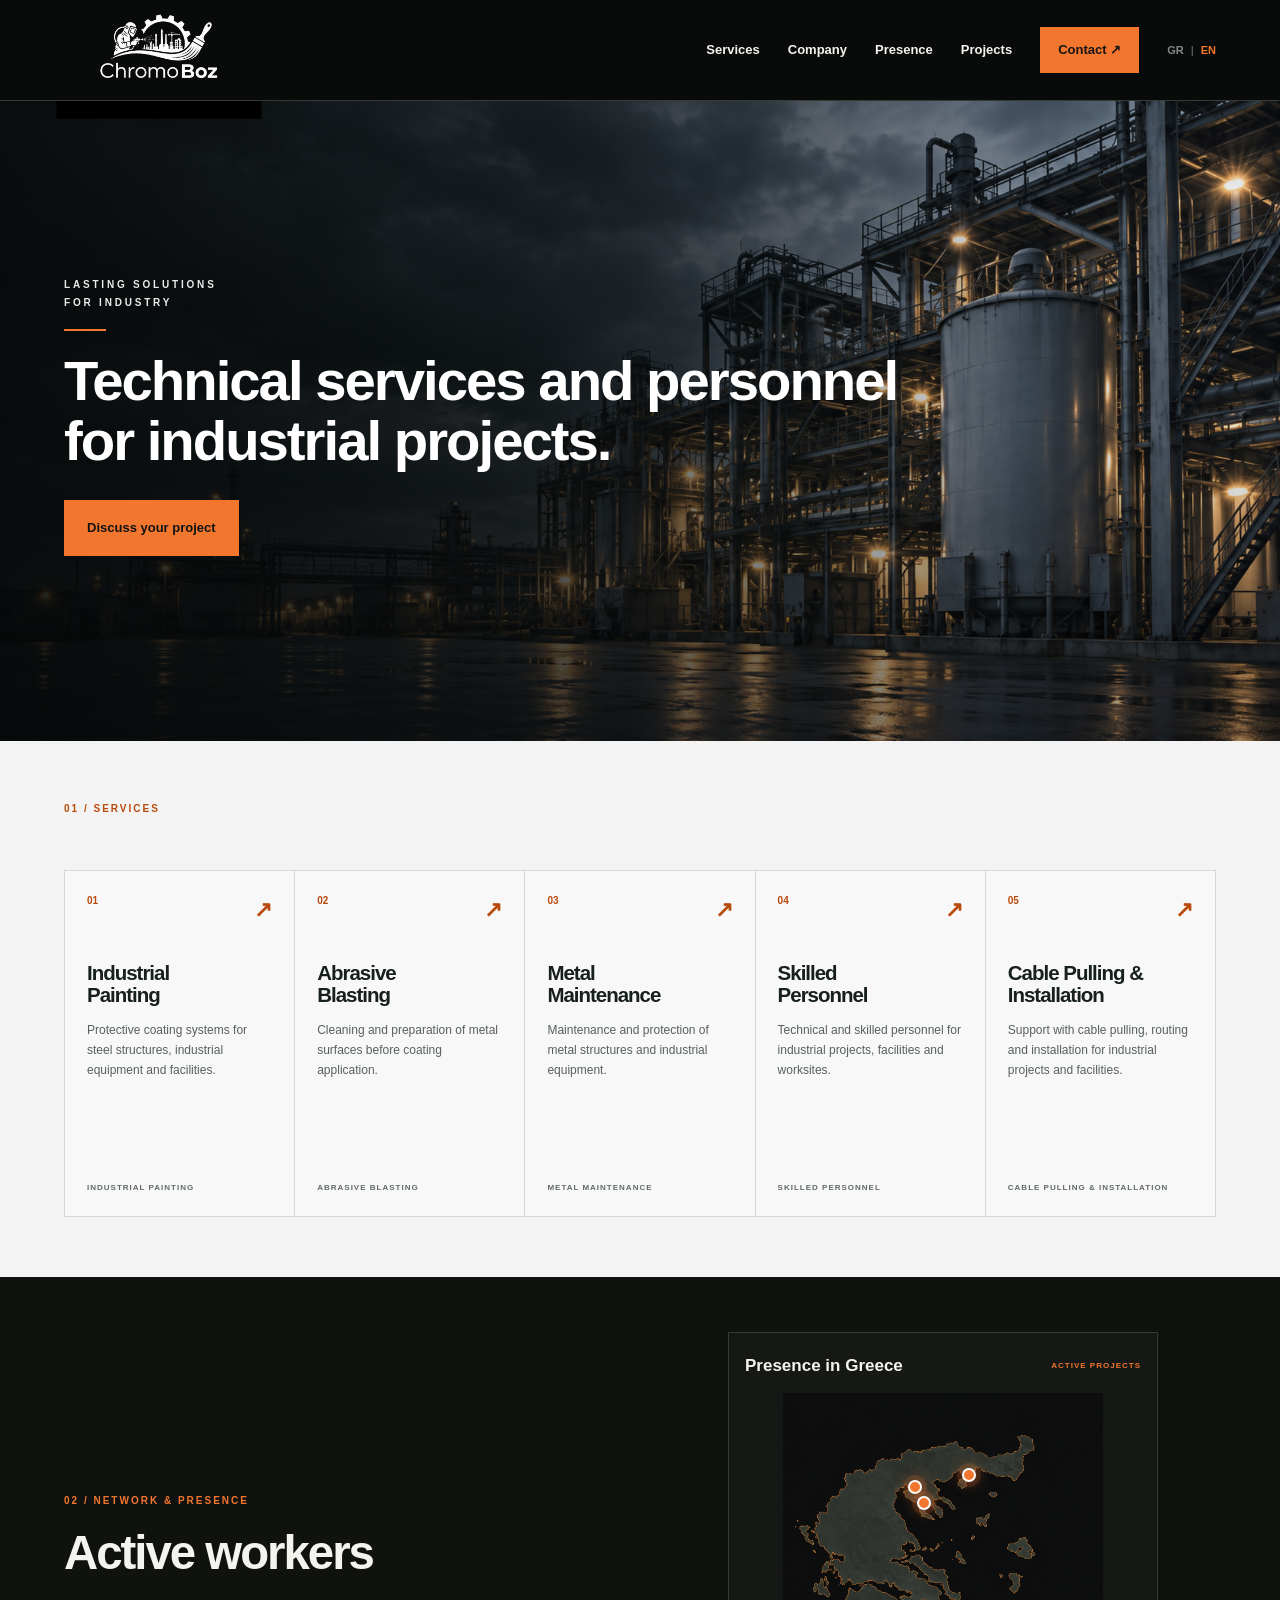
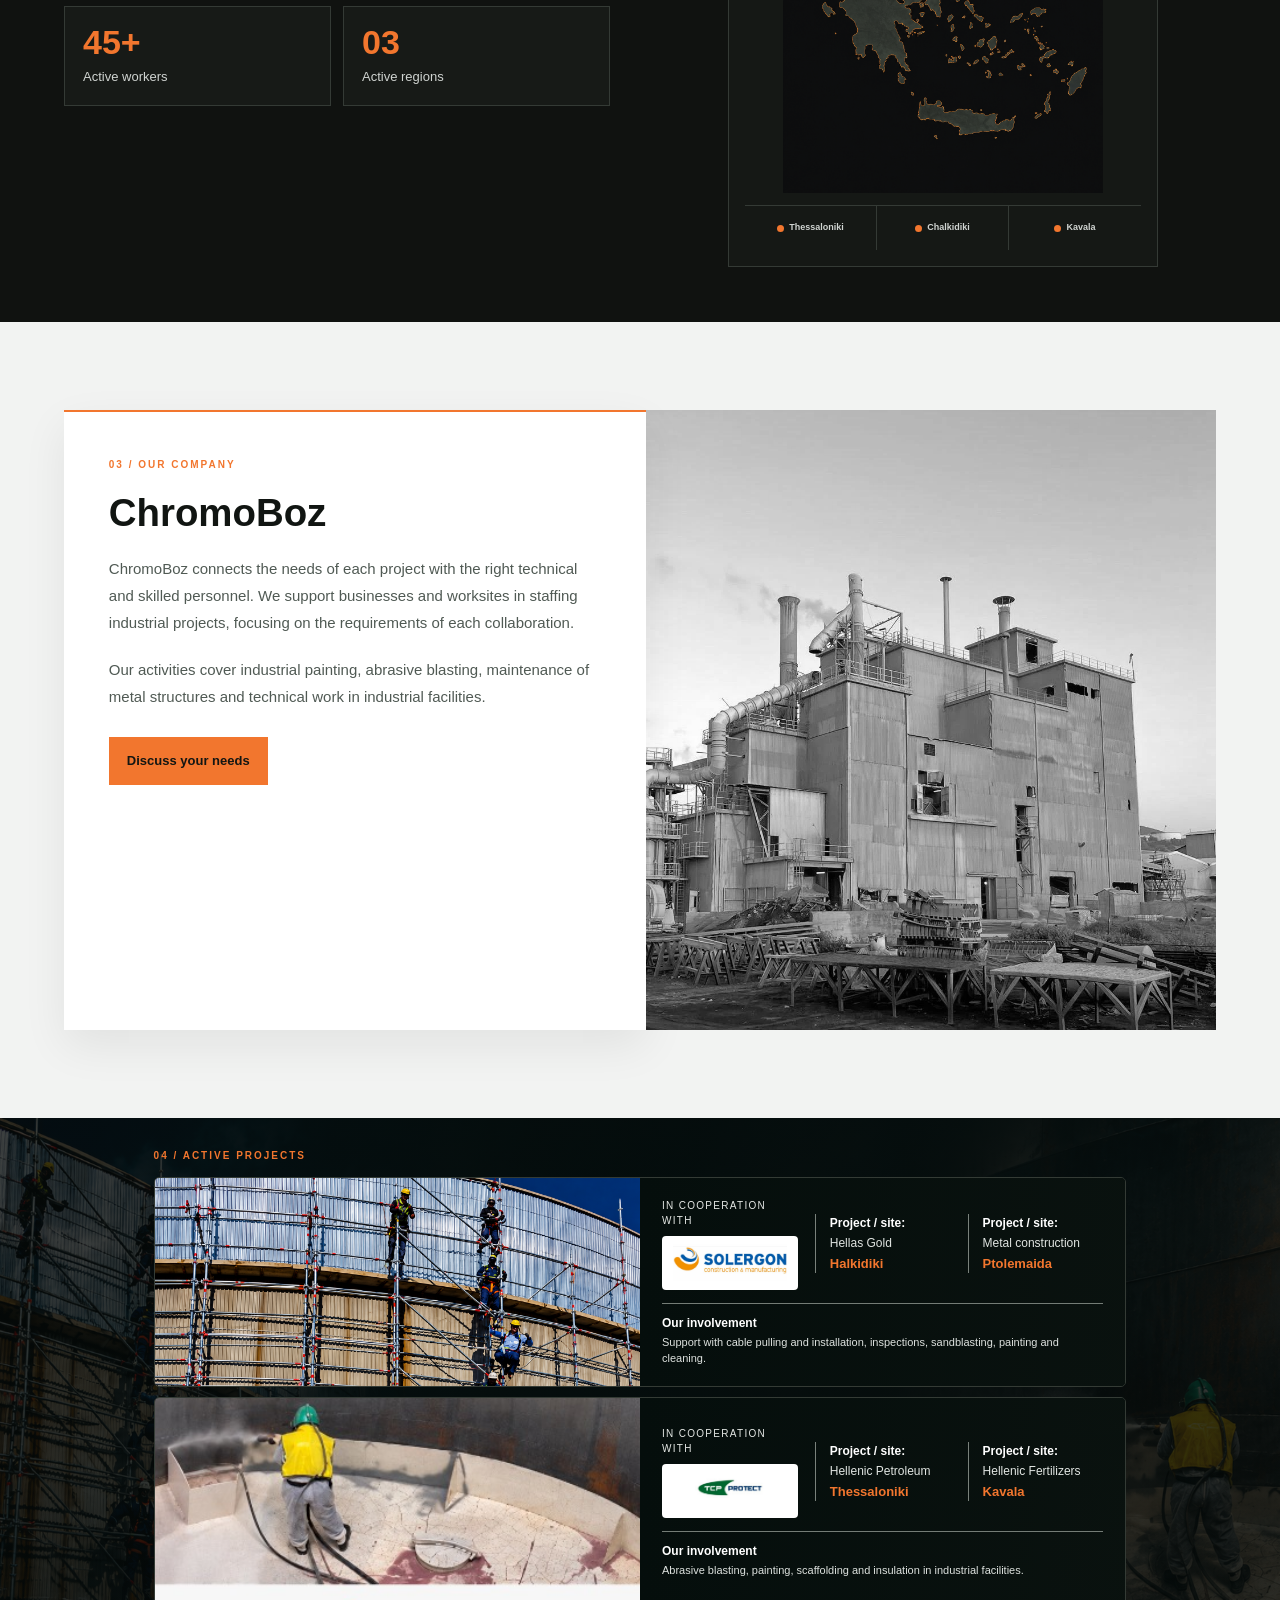
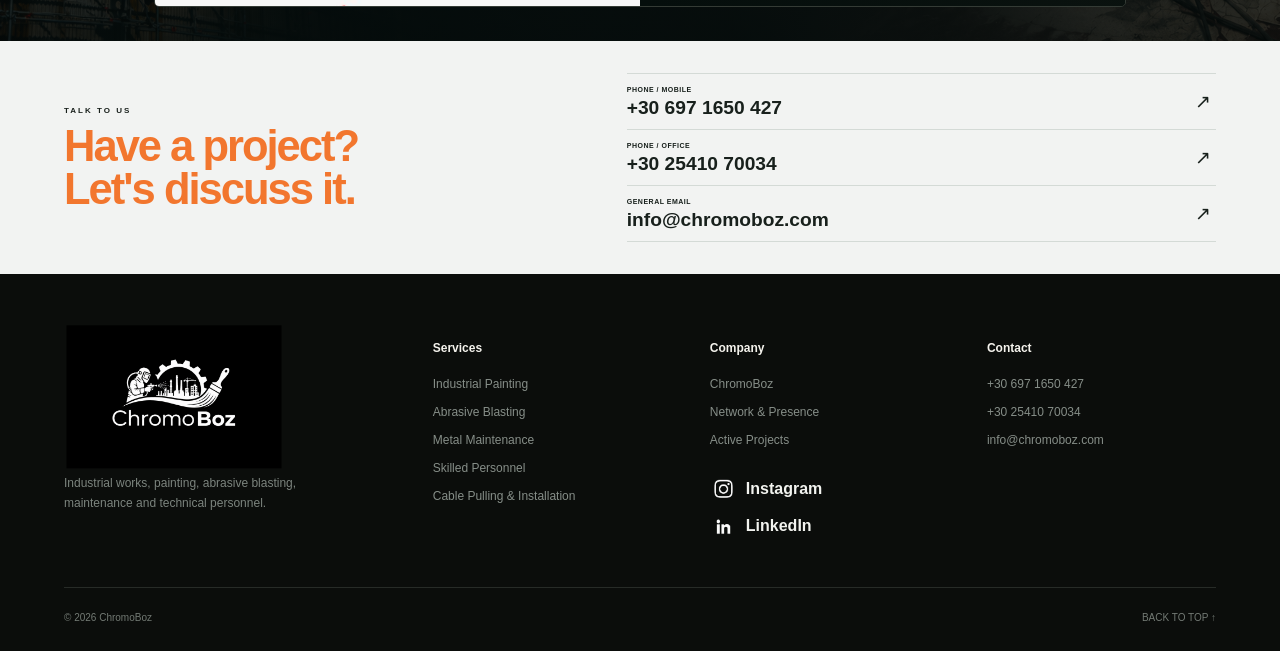
==== commit 3c51e374: "Update English Solergon projects and sandblasting Add the metal construction project in Ptolemaida a" ====
--- a/en.html
+++ b/en.html
@@ -526,7 +526,7 @@
 
             <div class="partnership-info">
 
-              <div class="partnership-top">
+              <div class="partnership-top partnership-top-tcp">
 
                 <div class="partner-company">
 
@@ -562,6 +562,22 @@
 
                 </div>
 
+
+                <div class="project-location">
+
+                  <strong>
+                    Project / site:
+                  </strong>
+
+                  <span>
+                    Metal construction
+                  </span>
+
+                  <b>
+                    Ptolemaida
+                  </b>
+
+                </div>
               </div>
 
 
@@ -576,7 +592,7 @@
 
                 <p>
                   Support with cable pulling and installation,
-                  inspections, painting and cleaning.
+                  inspections, sandblasting, painting and cleaning.
                 </p>
 
               </div>
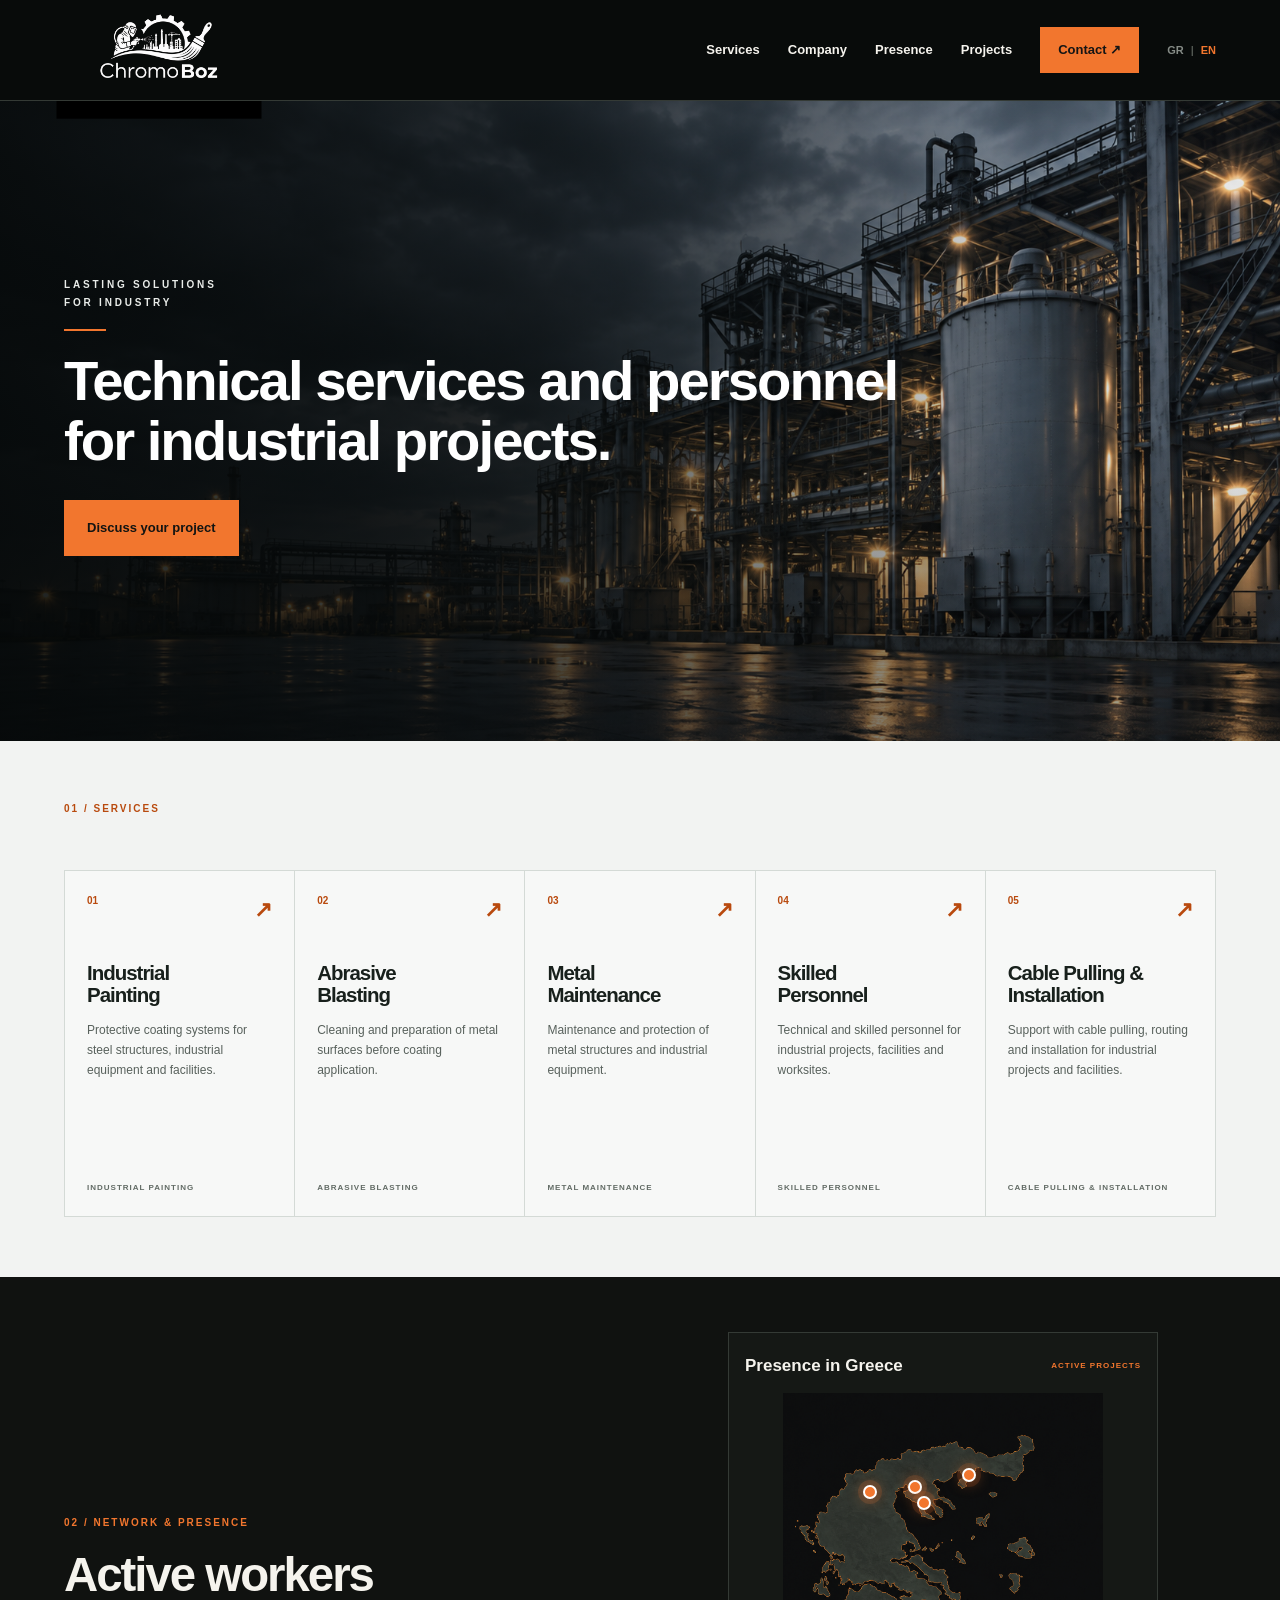
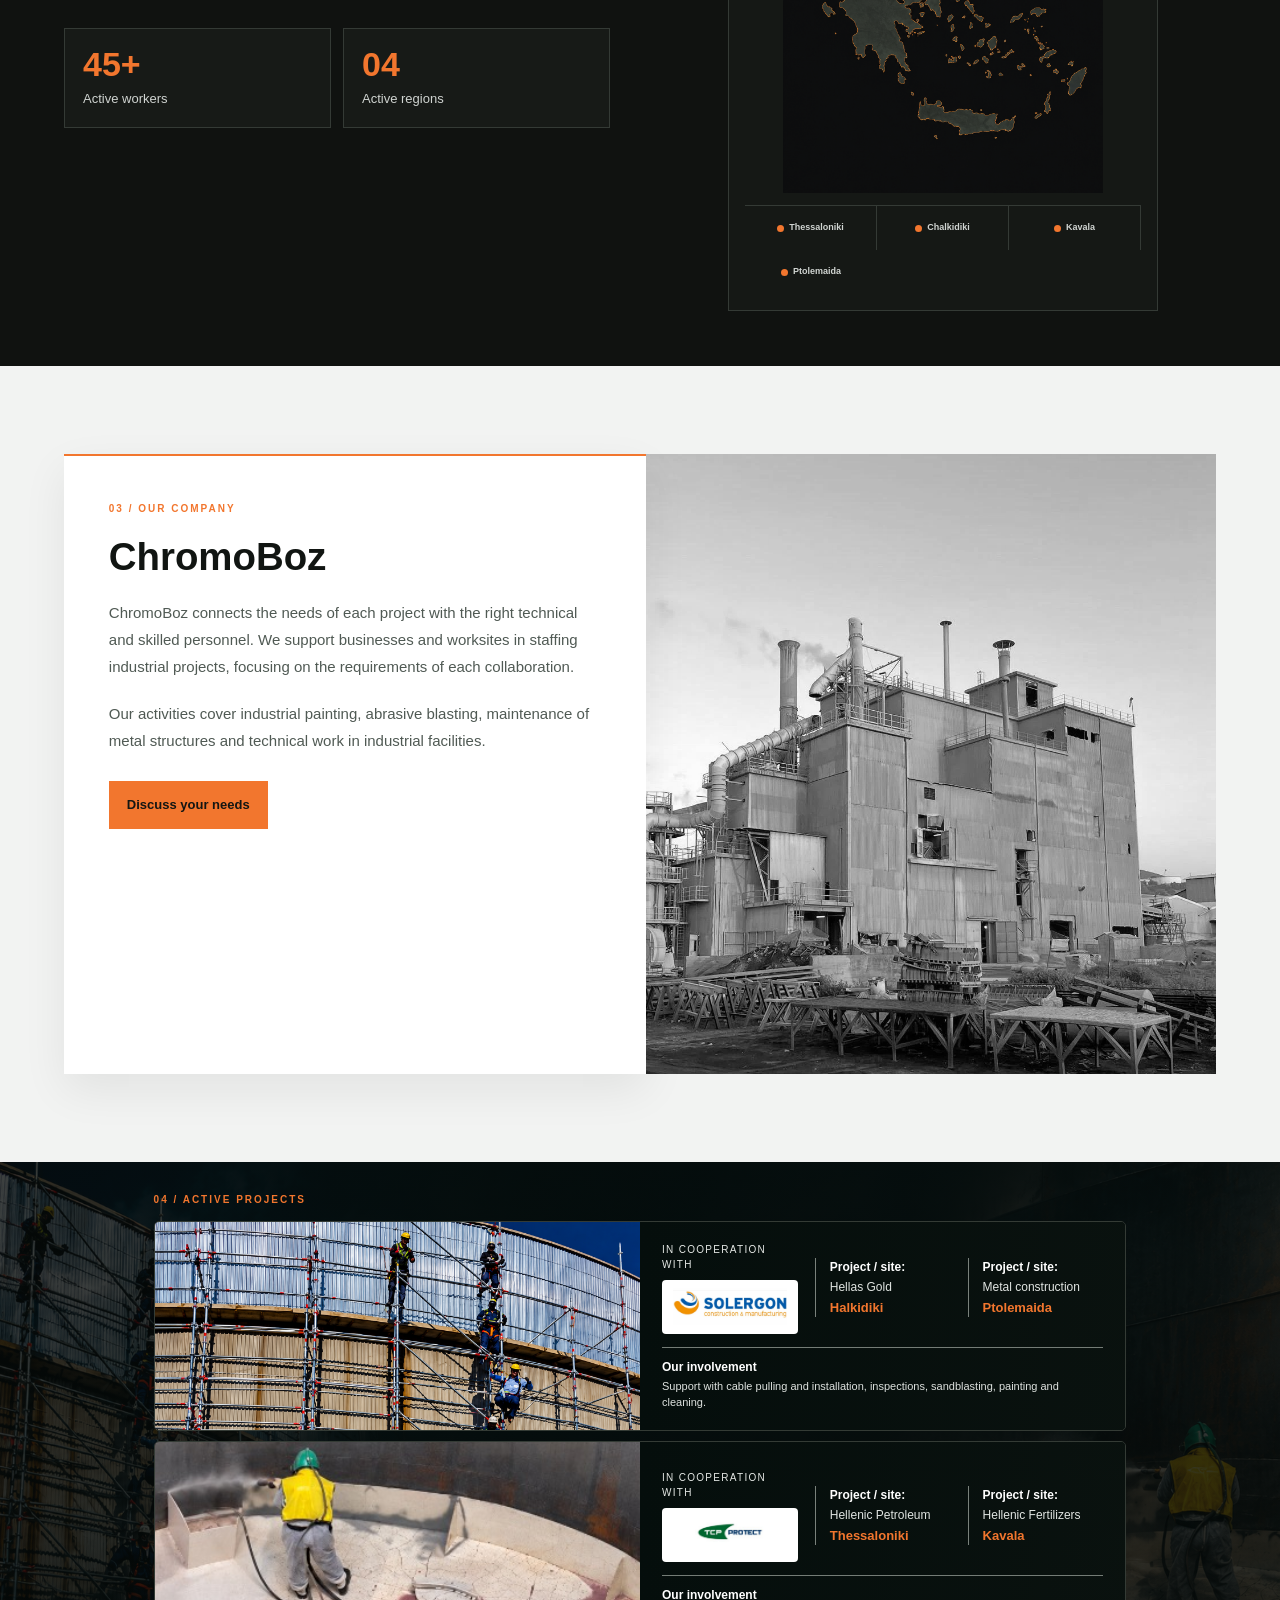
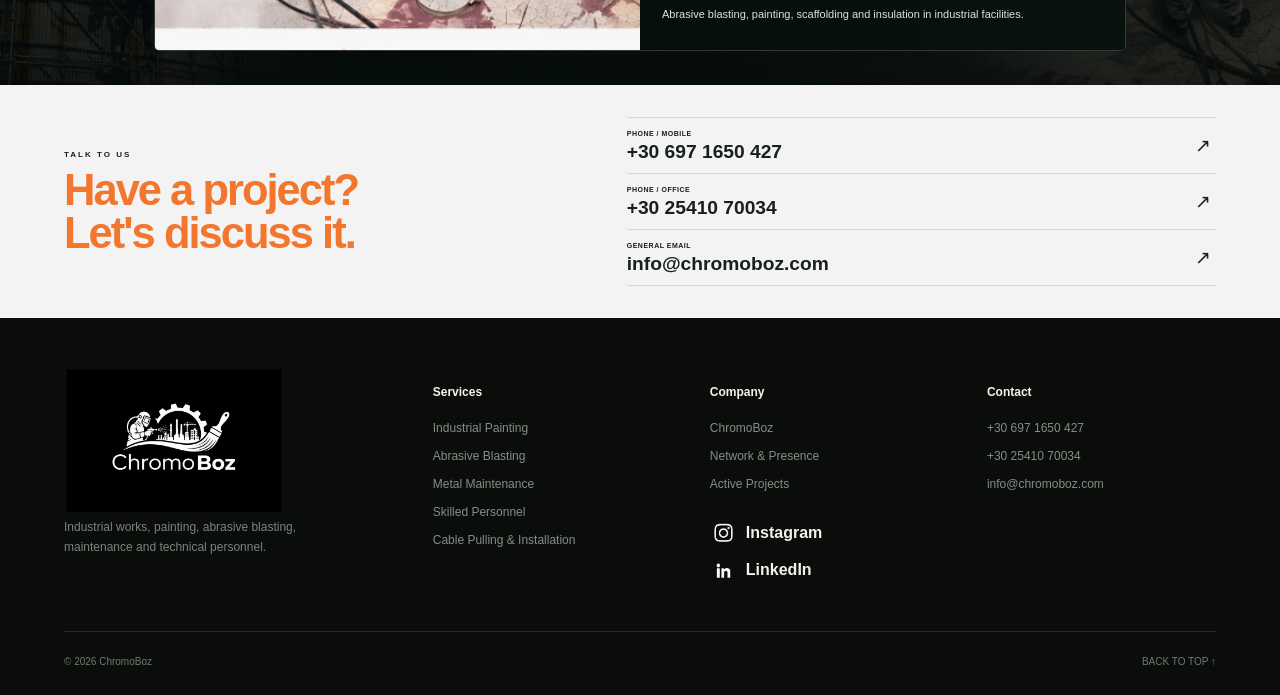
==== commit 39dac273: "Add Ptolemaida to English presence map Add Ptolemaida marker and legend entry; update active regions" ====
--- a/en.html
+++ b/en.html
@@ -13,7 +13,7 @@
     content="Industrial painting, abrasive blasting, metal maintenance, technical personnel and cable installation services."
   >
 
-  <link rel="stylesheet" href="styles.css?v=20260930-logo-fix-2">
+  <link rel="stylesheet" href="styles.css?v=20261123-ptolemaida">
   <link rel="canonical" href="https://chromoboz.com/en.html">
   <link rel="alternate" hreflang="el" href="https://chromoboz.com/">
   <link rel="alternate" hreflang="x-default" href="https://chromoboz.com/">
@@ -351,7 +351,7 @@
             <div class="metric">
 
               <strong>
-                03
+                04
               </strong>
 
               <span>
@@ -418,6 +418,16 @@
               <b>Kavala</b>
             </button>
 
+
+            <button
+              class="map-pin"
+              type="button"
+              aria-label="Ptolemaida"
+              style="top:22.3%;left:24%;"
+            >
+              <span></span>
+              <b>Ptolemaida</b>
+            </button>
           </div>
 
 
@@ -438,6 +448,11 @@
               Kavala
             </span>
 
+
+            <span>
+              <i></i>
+              Ptolemaida
+            </span>
           </div>
 
         </div>
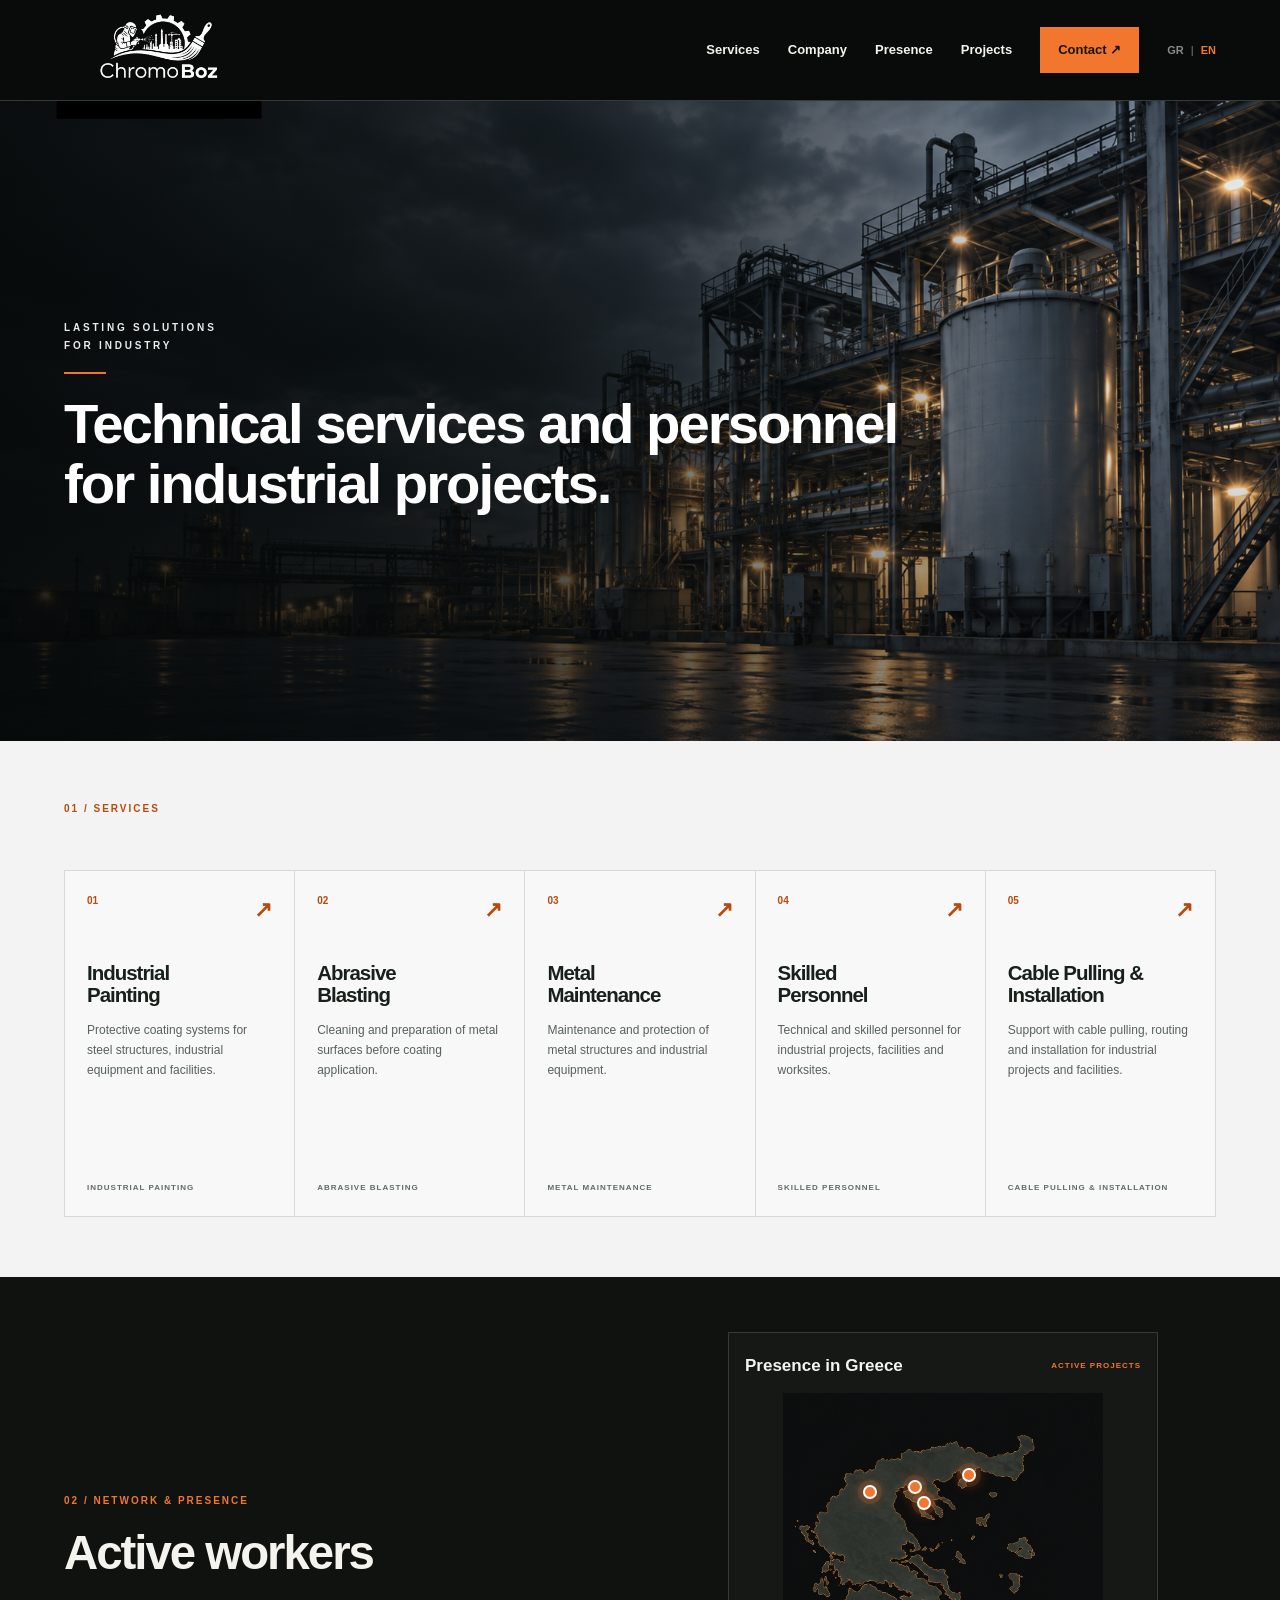
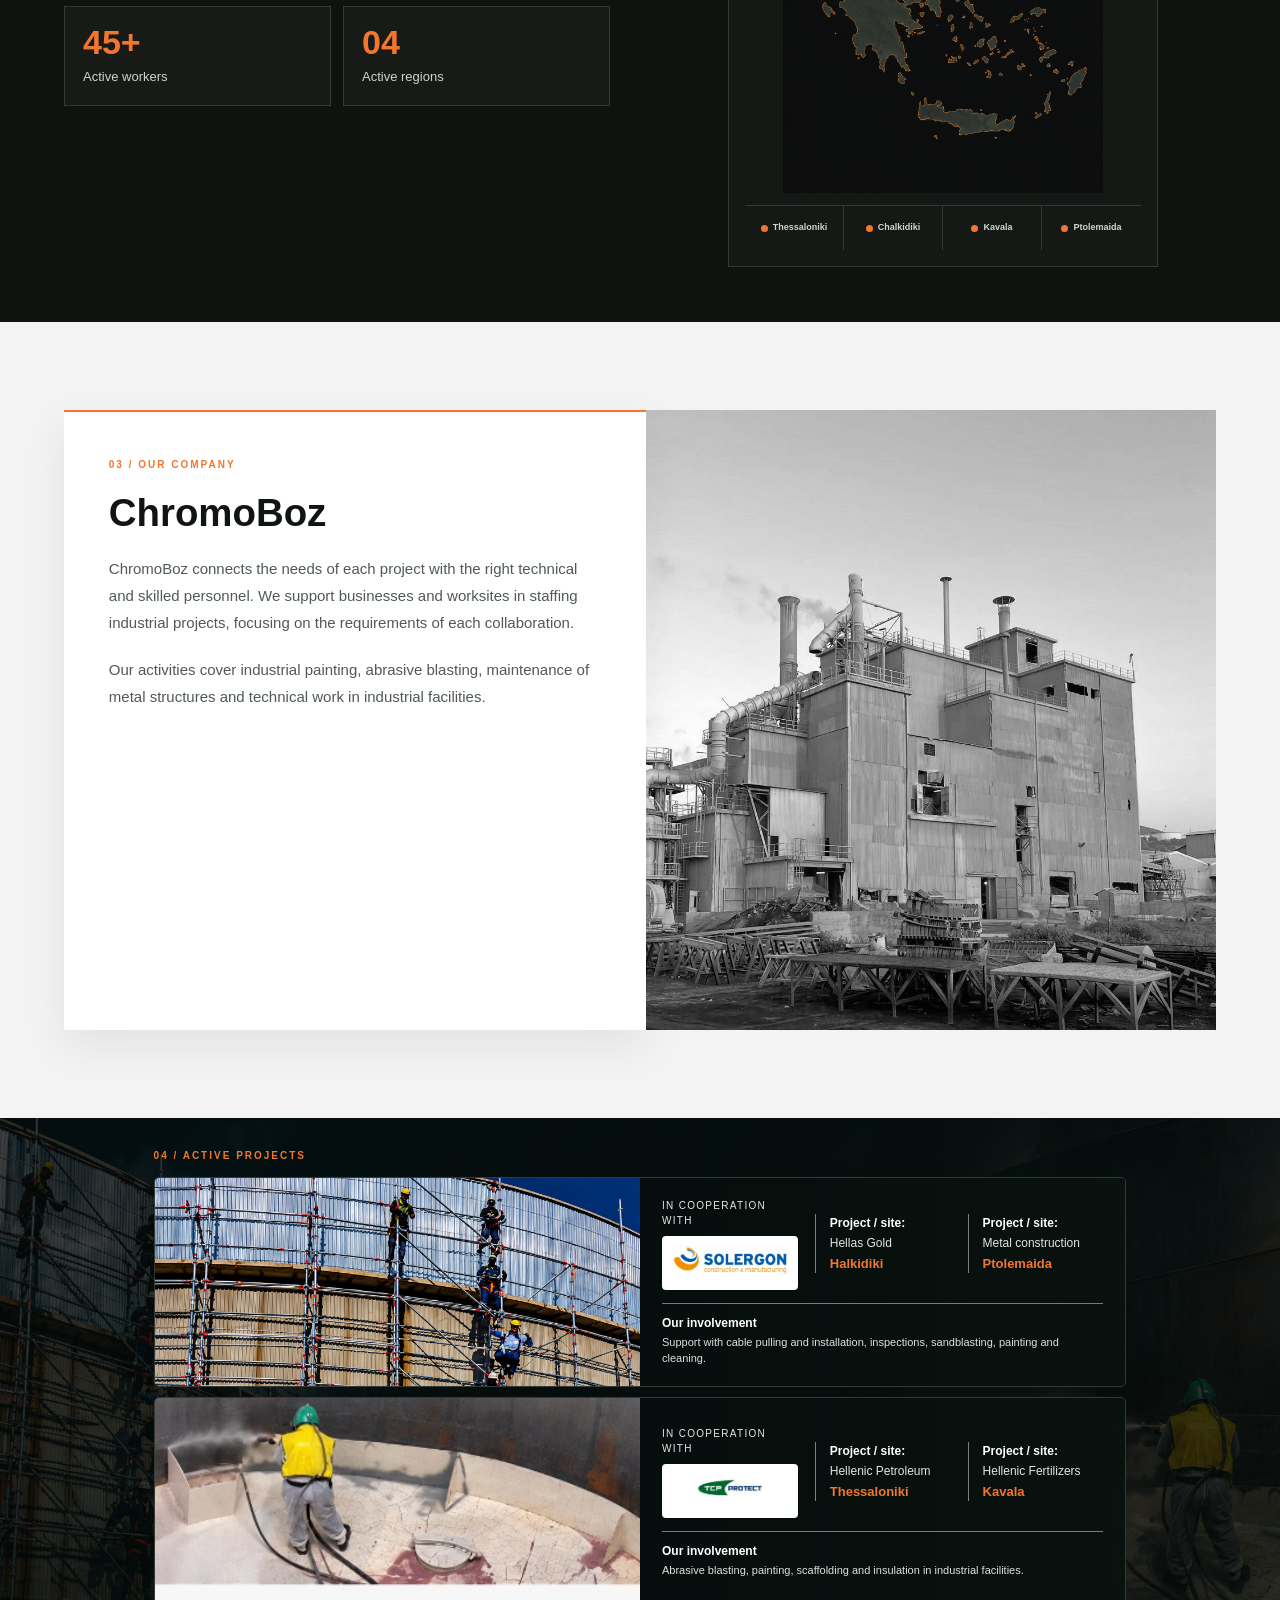
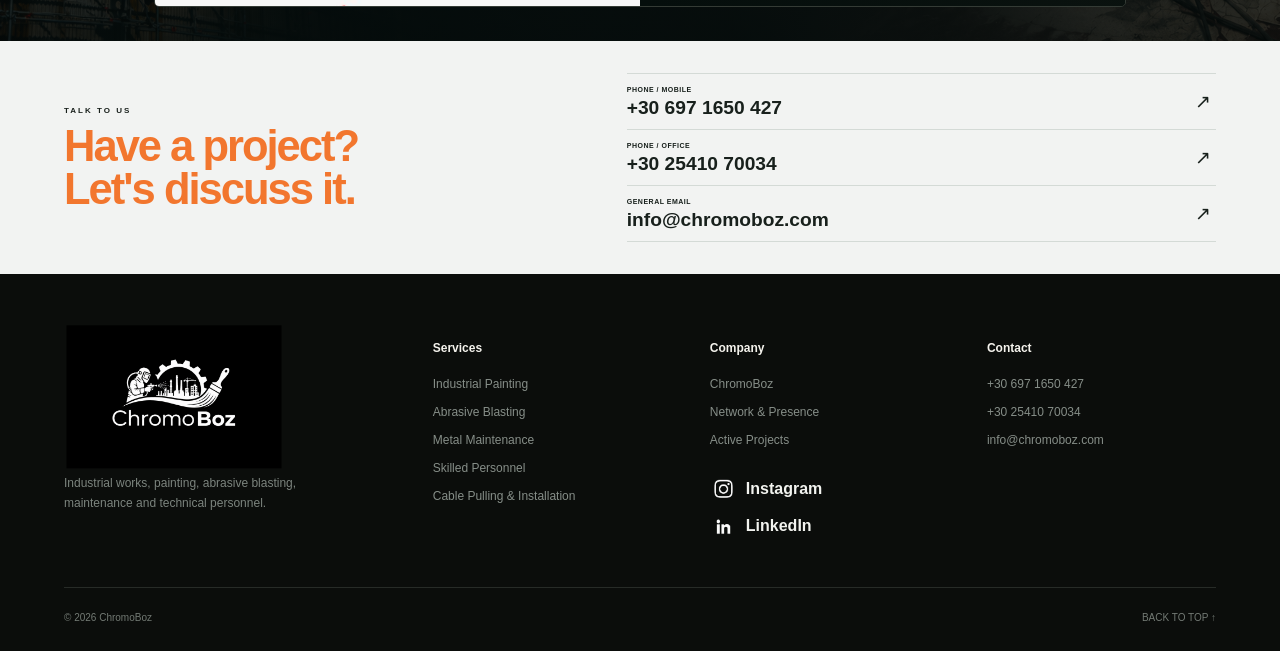
==== commit 40e98038: "Remove discussion buttons from English page Remove Discuss your project and Discuss your needs butto" ====
--- a/en.html
+++ b/en.html
@@ -136,13 +136,7 @@
 
         
 
-          <div class="hero-buttons">
-
-            <a href="#contact" class="button primary">
-  Discuss your project
-</a>
-
-          </div>
+          
 
         </div>
 
@@ -491,9 +485,7 @@
             industrial facilities.
           </p>
 
-          <a href="#contact" class="company-button">
-  Discuss your needs
-</a>
+          
 
         </div>
 
--- a/styles.css
+++ b/styles.css
@@ -2022,3 +2022,21 @@
     transition: none !important;
   }
 }
+
+
+/* Four active regions: Ptolemaida added */
+.map-locations {
+  grid-template-columns: repeat(4, minmax(0, 1fr)) !important;
+}
+
+@media (max-width: 600px) {
+  .map-locations {
+    grid-template-columns: repeat(2, minmax(0, 1fr)) !important;
+  }
+  .map-locations > span:nth-child(2n) {
+    border-right: 0;
+  }
+  .map-locations > span:nth-child(-n + 2) {
+    border-bottom: 1px solid var(--line-dark);
+  }
+}
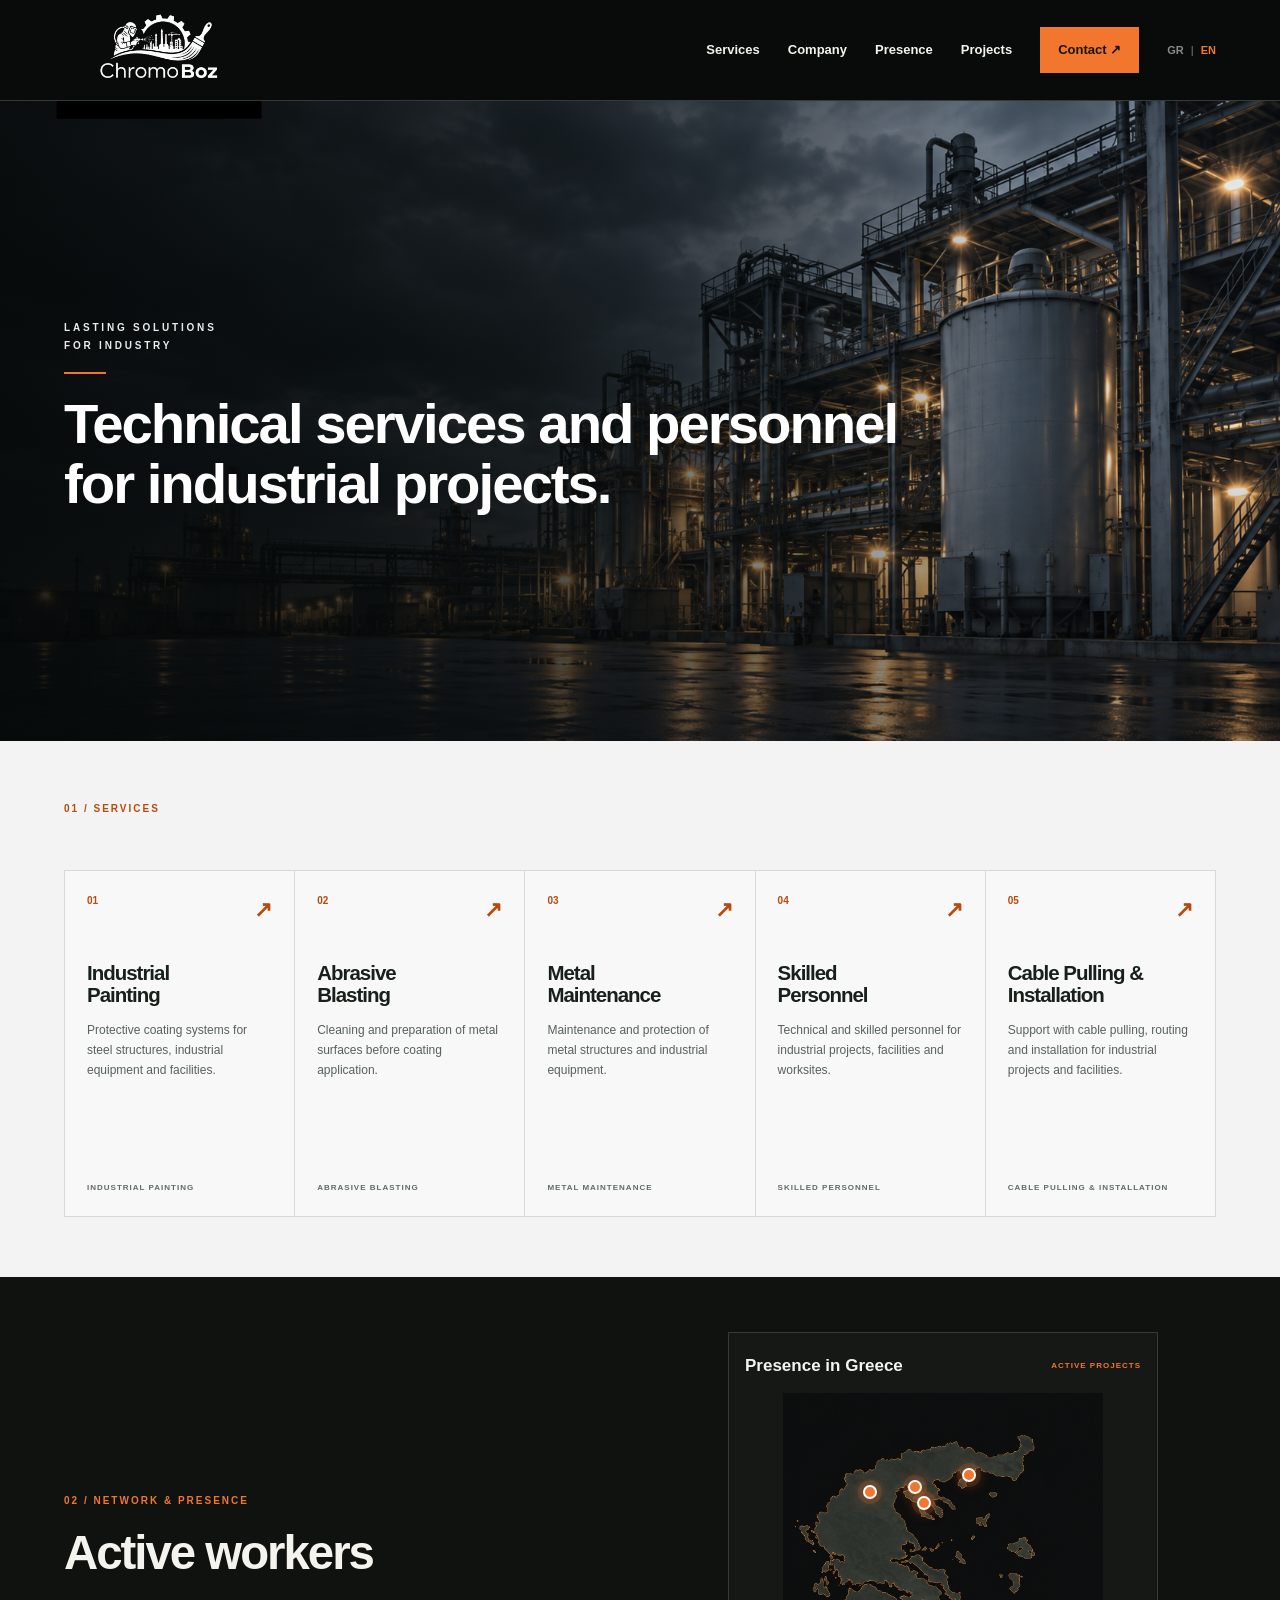
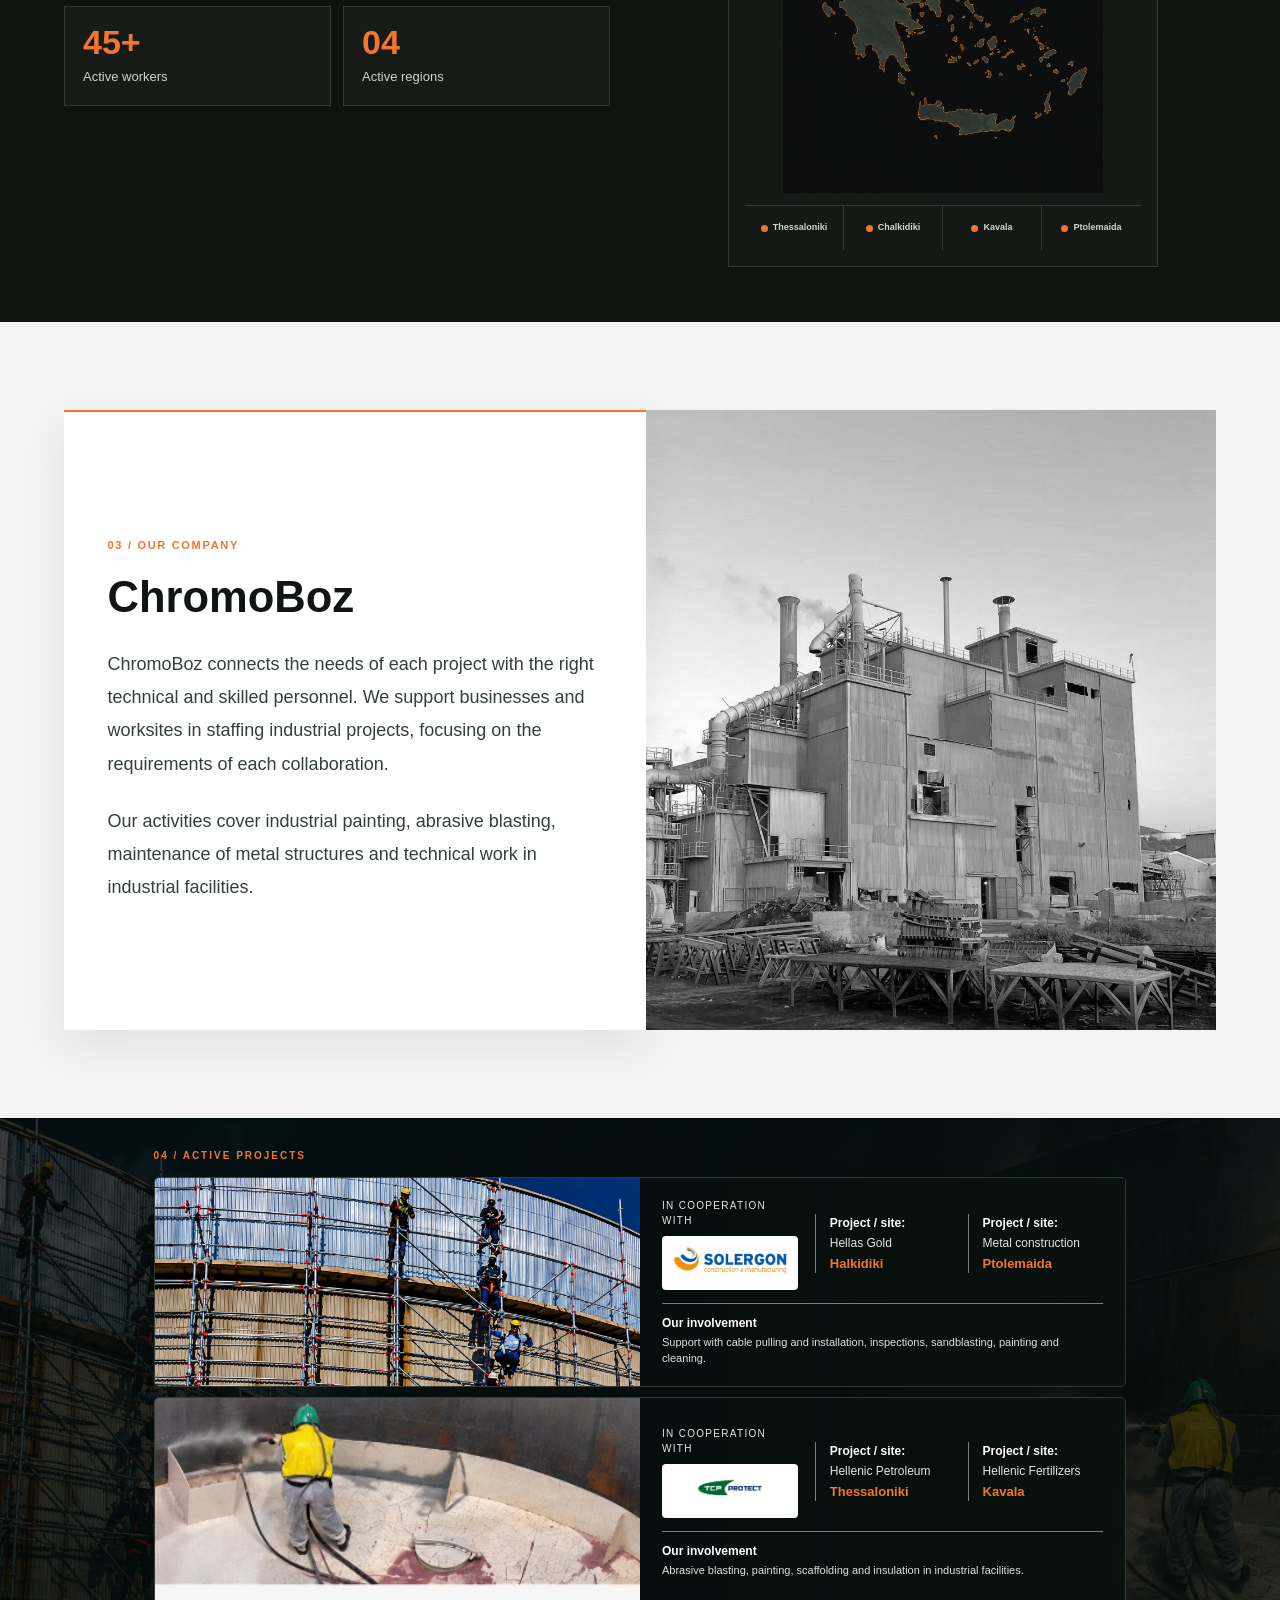
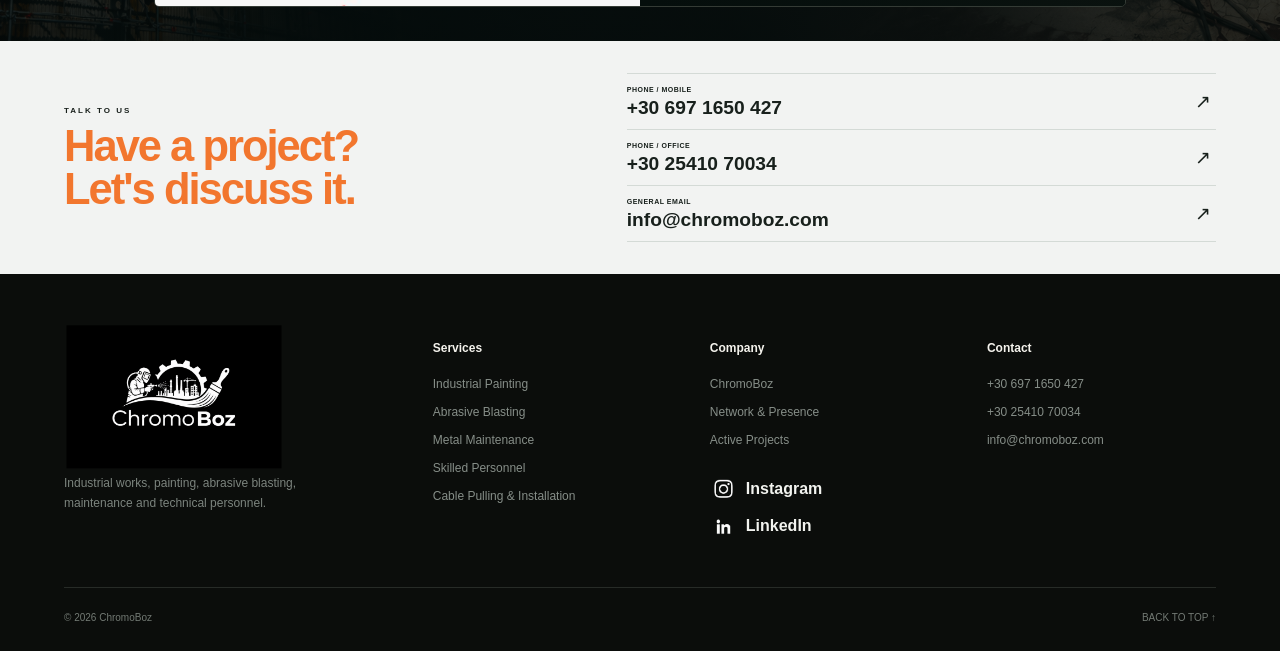
==== commit bcb2b025: "Load improved company typography on English page" ====
--- a/en.html
+++ b/en.html
@@ -13,7 +13,7 @@
     content="Industrial painting, abrasive blasting, metal maintenance, technical personnel and cable installation services."
   >
 
-  <link rel="stylesheet" href="styles.css?v=20261123-ptolemaida">
+  <link rel="stylesheet" href="styles.css?v=20261123-company-type">
   <link rel="canonical" href="https://chromoboz.com/en.html">
   <link rel="alternate" hreflang="el" href="https://chromoboz.com/">
   <link rel="alternate" hreflang="x-default" href="https://chromoboz.com/">
--- a/styles.css
+++ b/styles.css
@@ -2040,3 +2040,61 @@
     border-bottom: 1px solid var(--line-dark);
   }
 }
+
+
+/* Company section: readable, balanced typography in both languages */
+.company-card {
+  display: flex;
+  flex-direction: column;
+  justify-content: center;
+  padding: clamp(28px, 3.4vw, 56px);
+}
+
+.company-label {
+  margin-bottom: 20px;
+  font-size: 11px;
+  letter-spacing: 1.7px;
+}
+
+.company-card h2 {
+  margin-bottom: 26px;
+  font-size: clamp(40px, 3.4vw, 54px);
+  line-height: 1.1;
+}
+
+.company-card > p:not(.company-label) {
+  margin-bottom: 24px;
+  max-width: 58ch;
+  color: #344038;
+  font-size: clamp(18px, 1.25vw, 20px);
+  line-height: 1.85;
+}
+
+.company-card > p:last-child {
+  margin-bottom: 0;
+}
+
+@media (max-width: 900px) {
+  .company-card > p:not(.company-label) {
+    font-size: 17px;
+    line-height: 1.8;
+  }
+}
+
+@media (max-width: 600px) {
+  .company-card {
+    padding: 28px 24px;
+  }
+  .company-card h2 {
+    font-size: 36px;
+    margin-bottom: 22px;
+  }
+  .company-card > p:not(.company-label) {
+    font-size: 16px;
+    line-height: 1.8;
+    margin-bottom: 22px;
+  }
+  .company-card > p:last-child {
+    margin-bottom: 0;
+  }
+}
